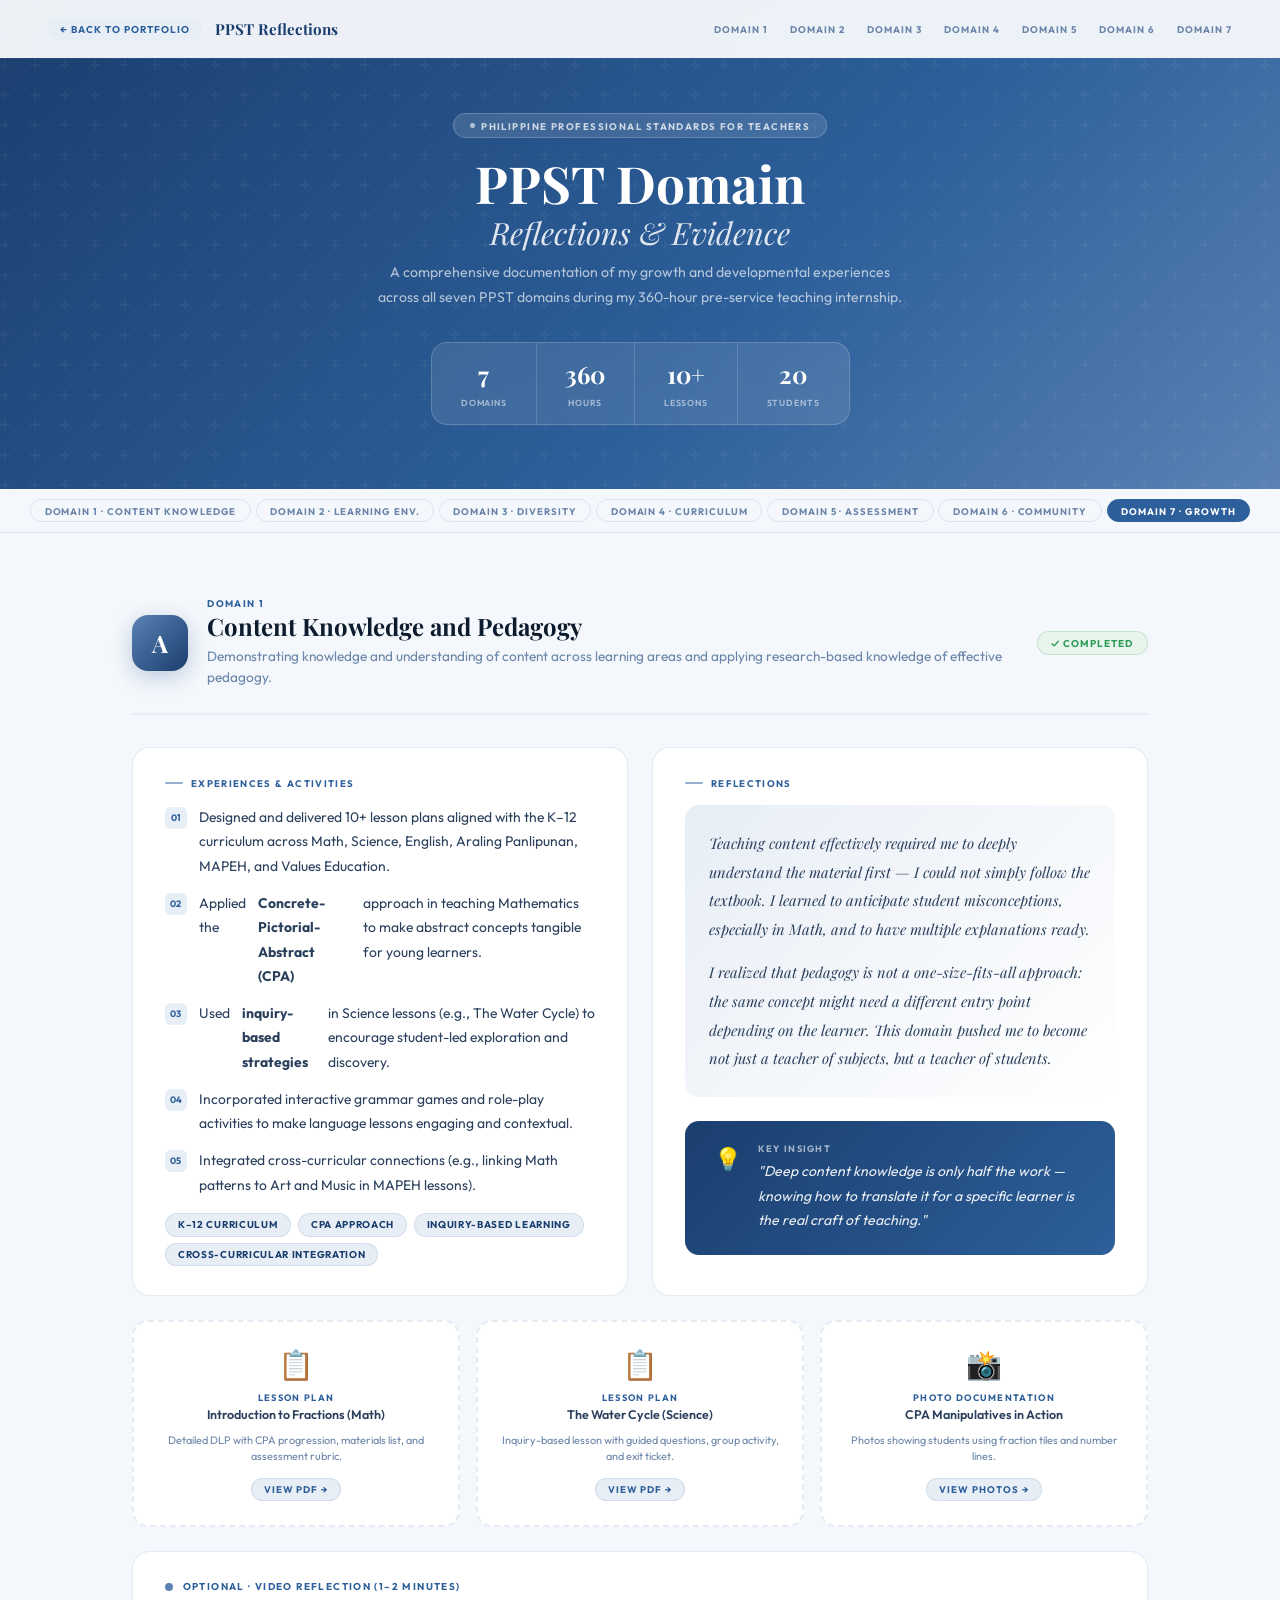
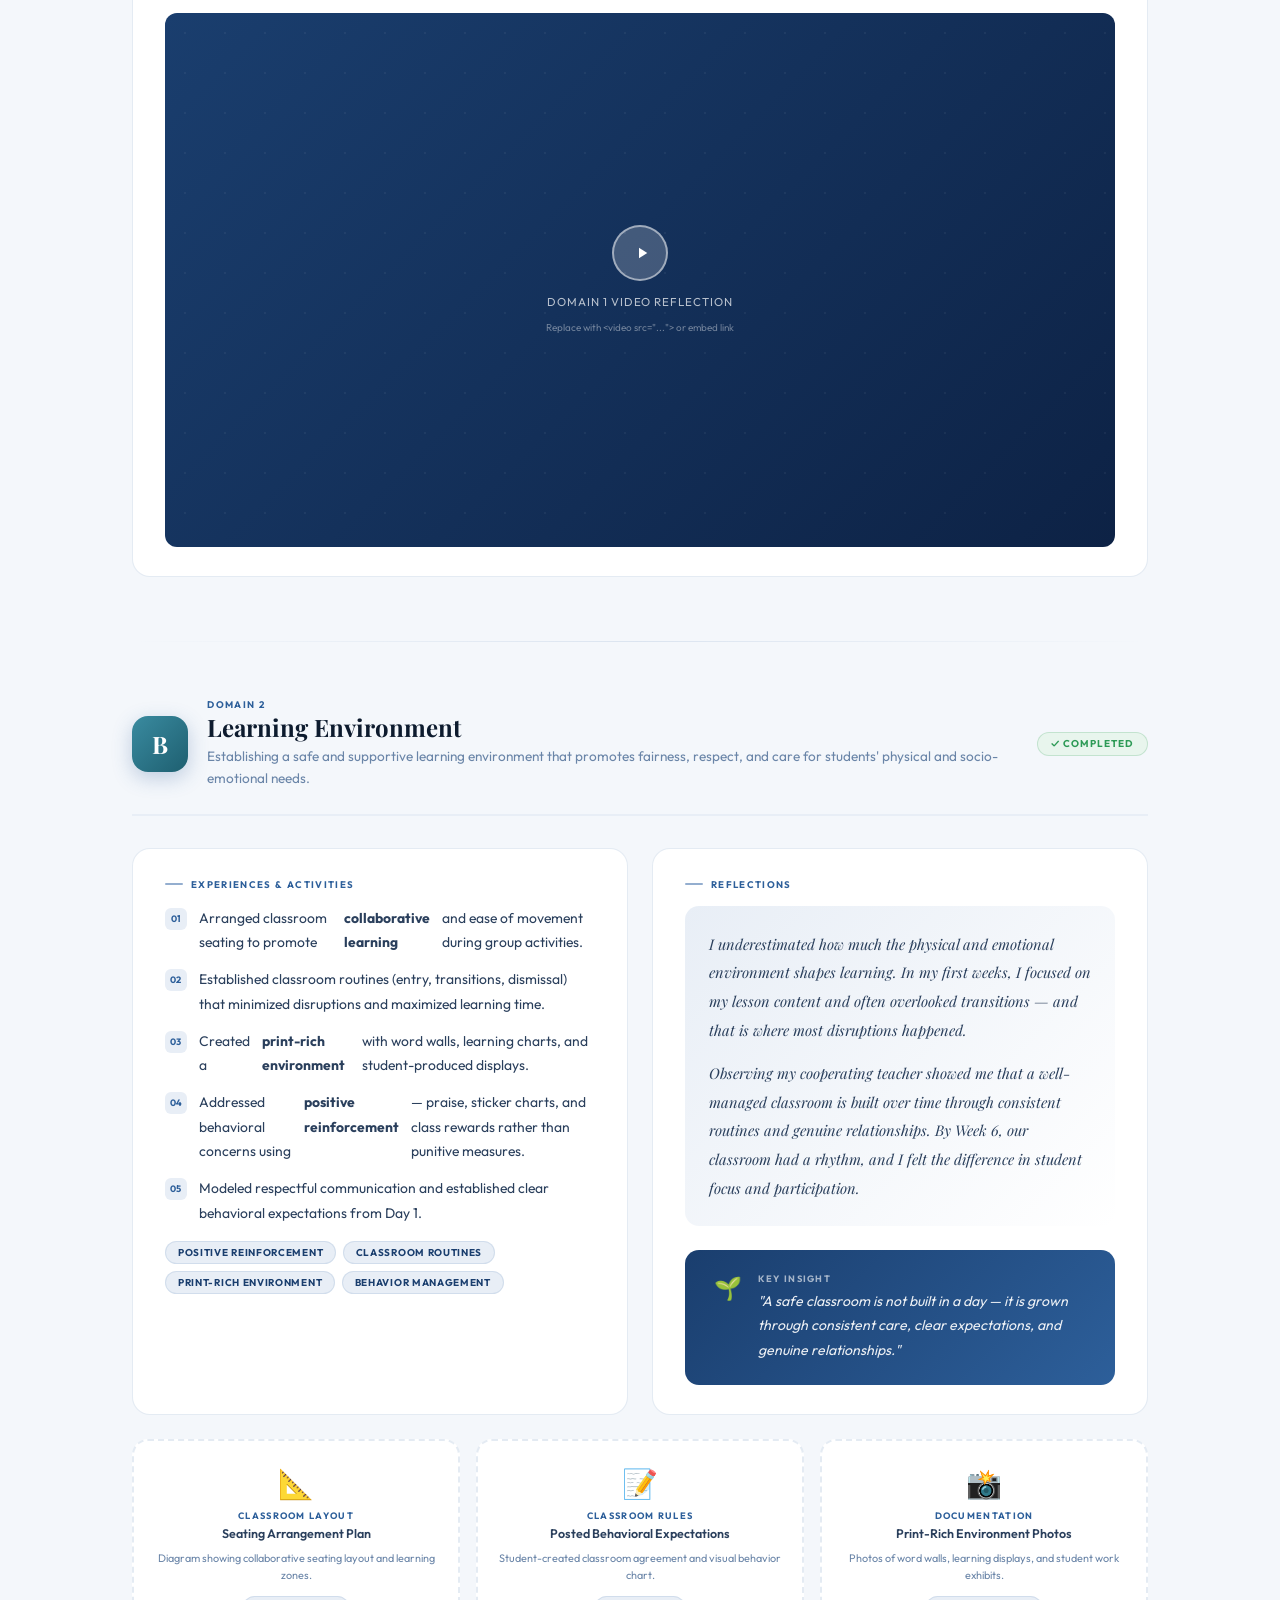
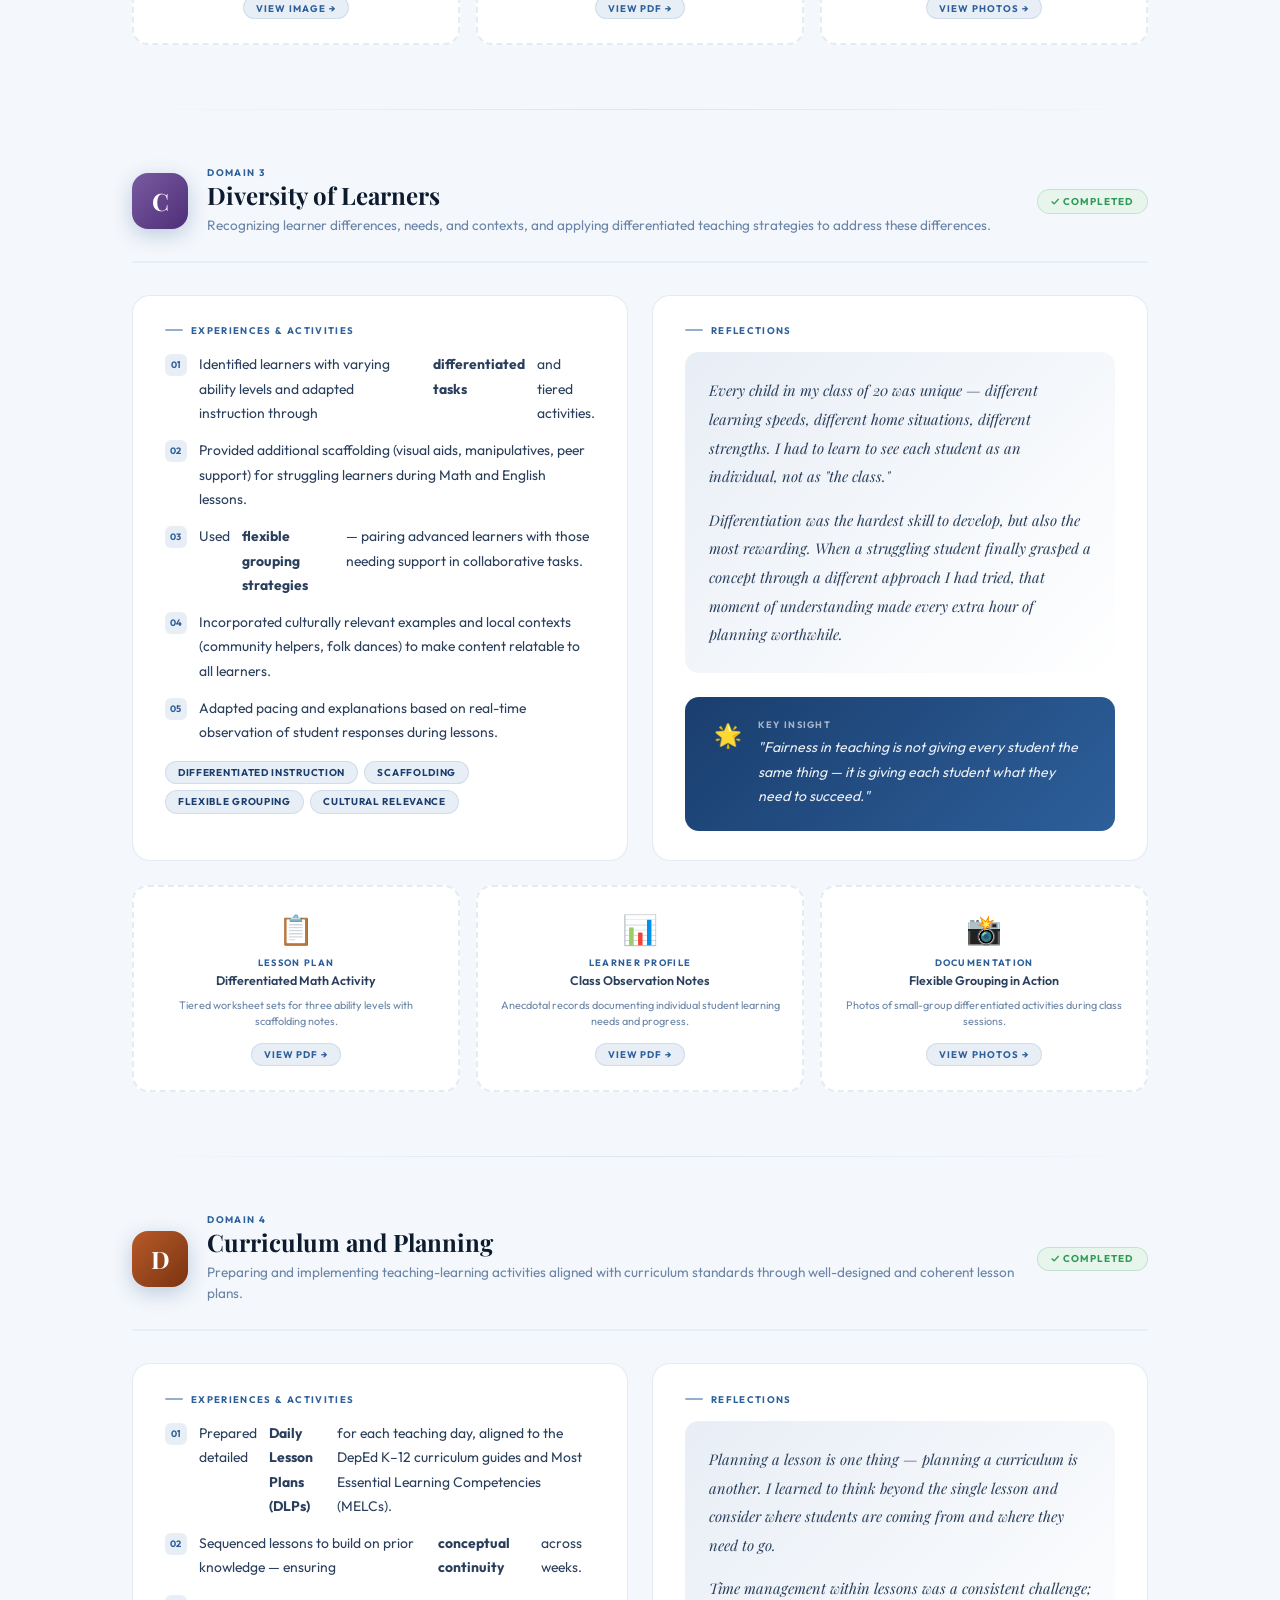
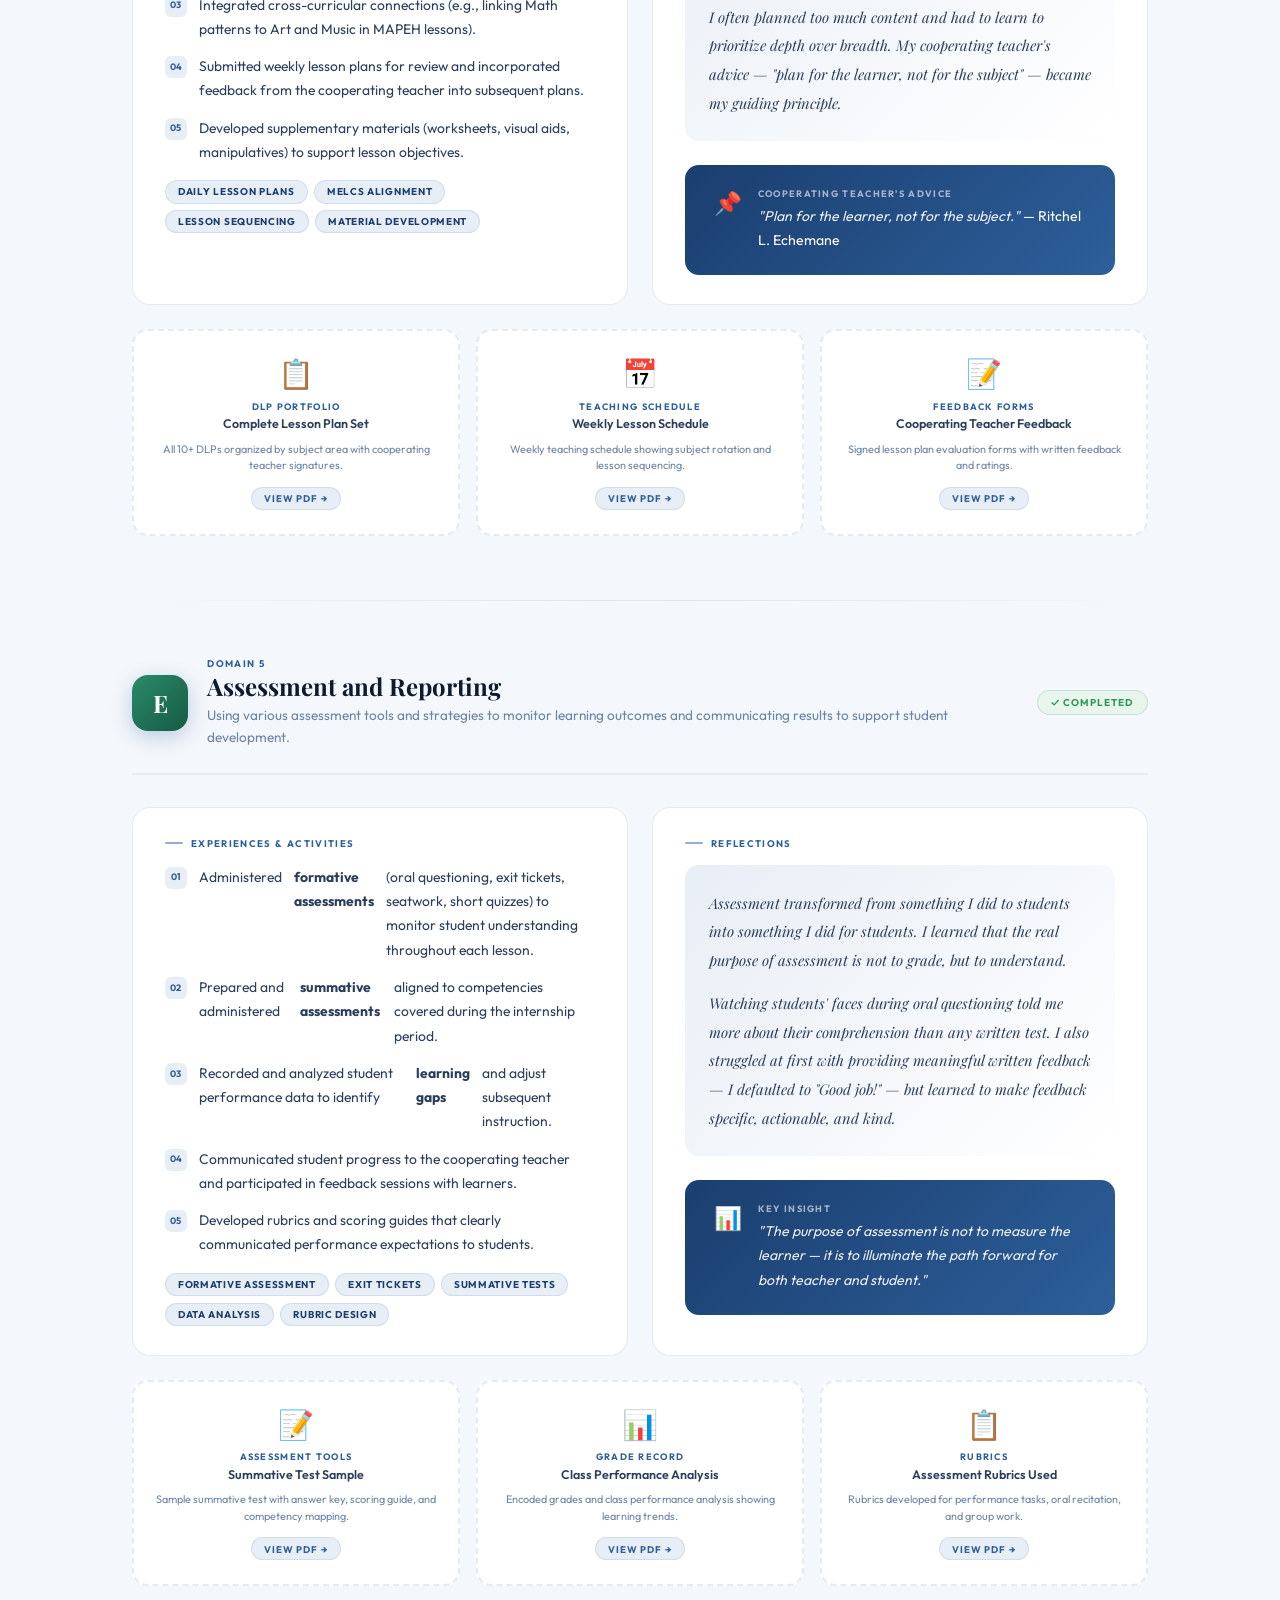
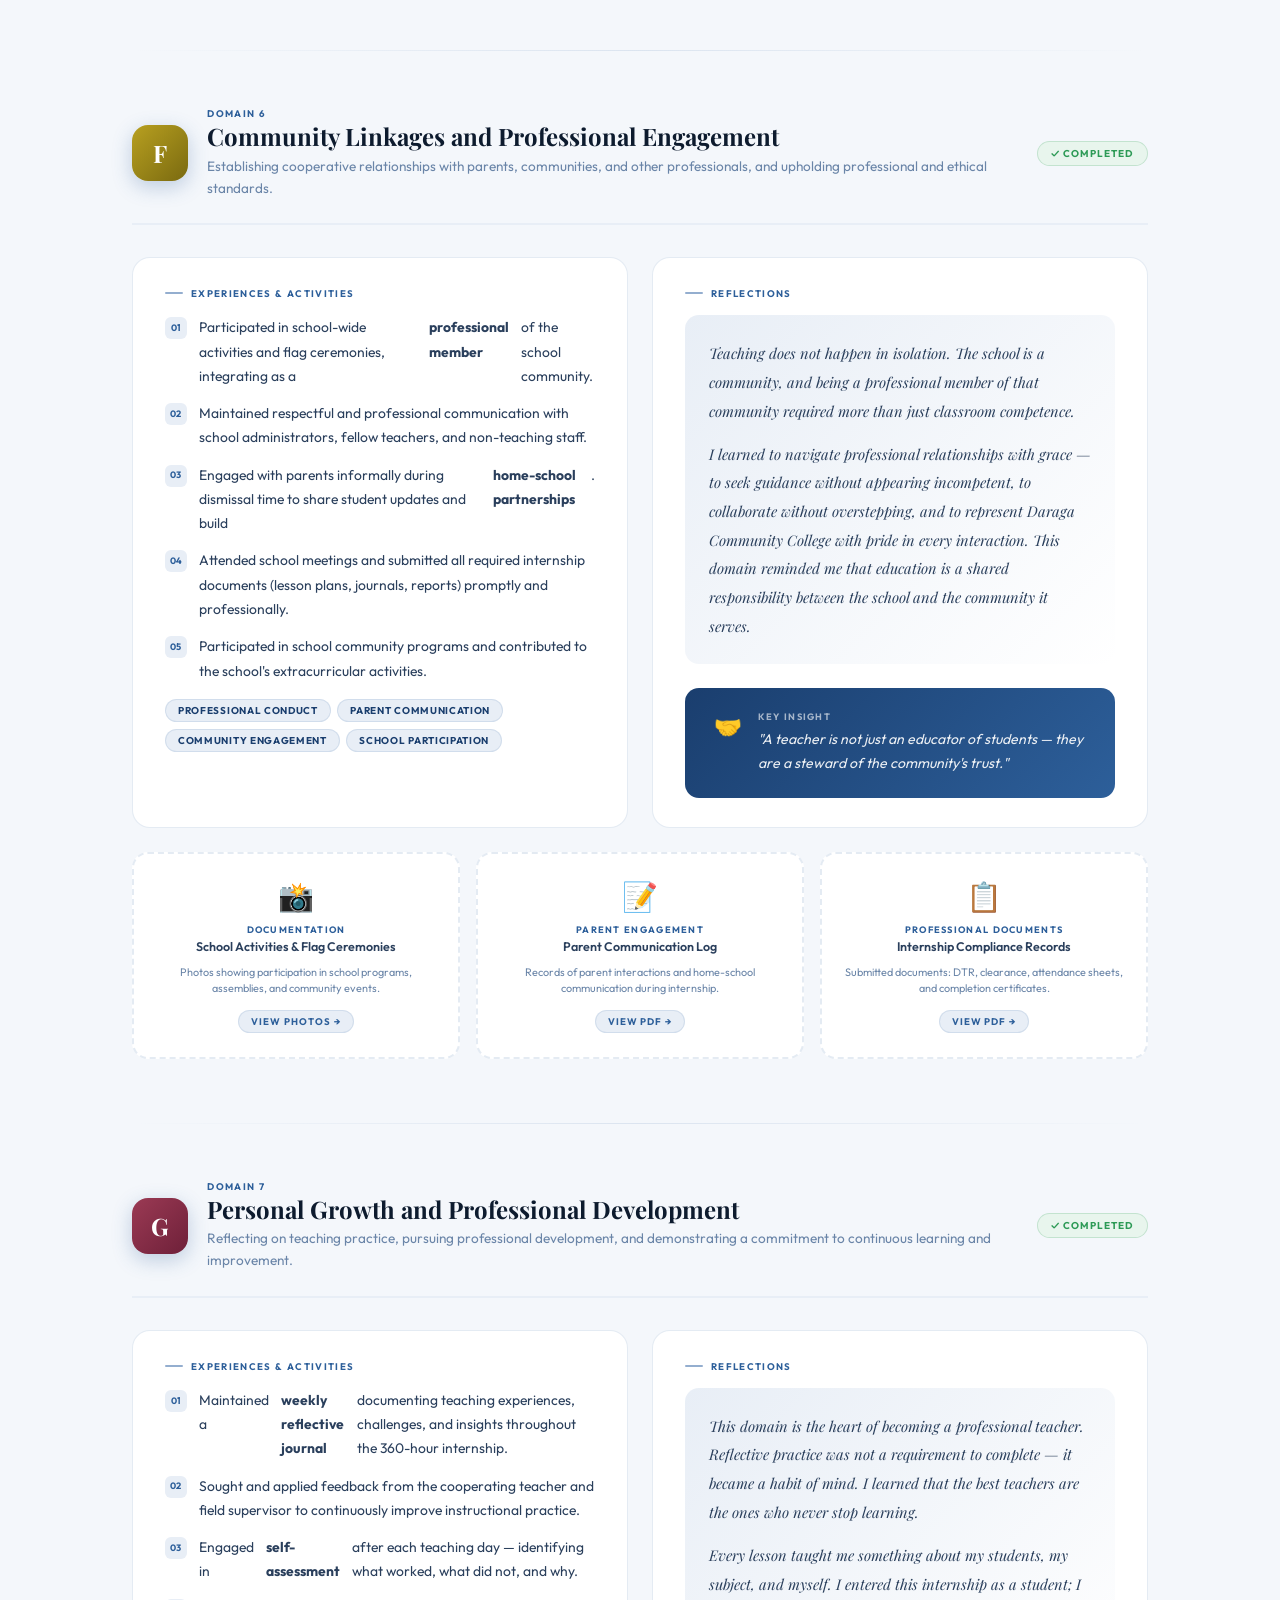
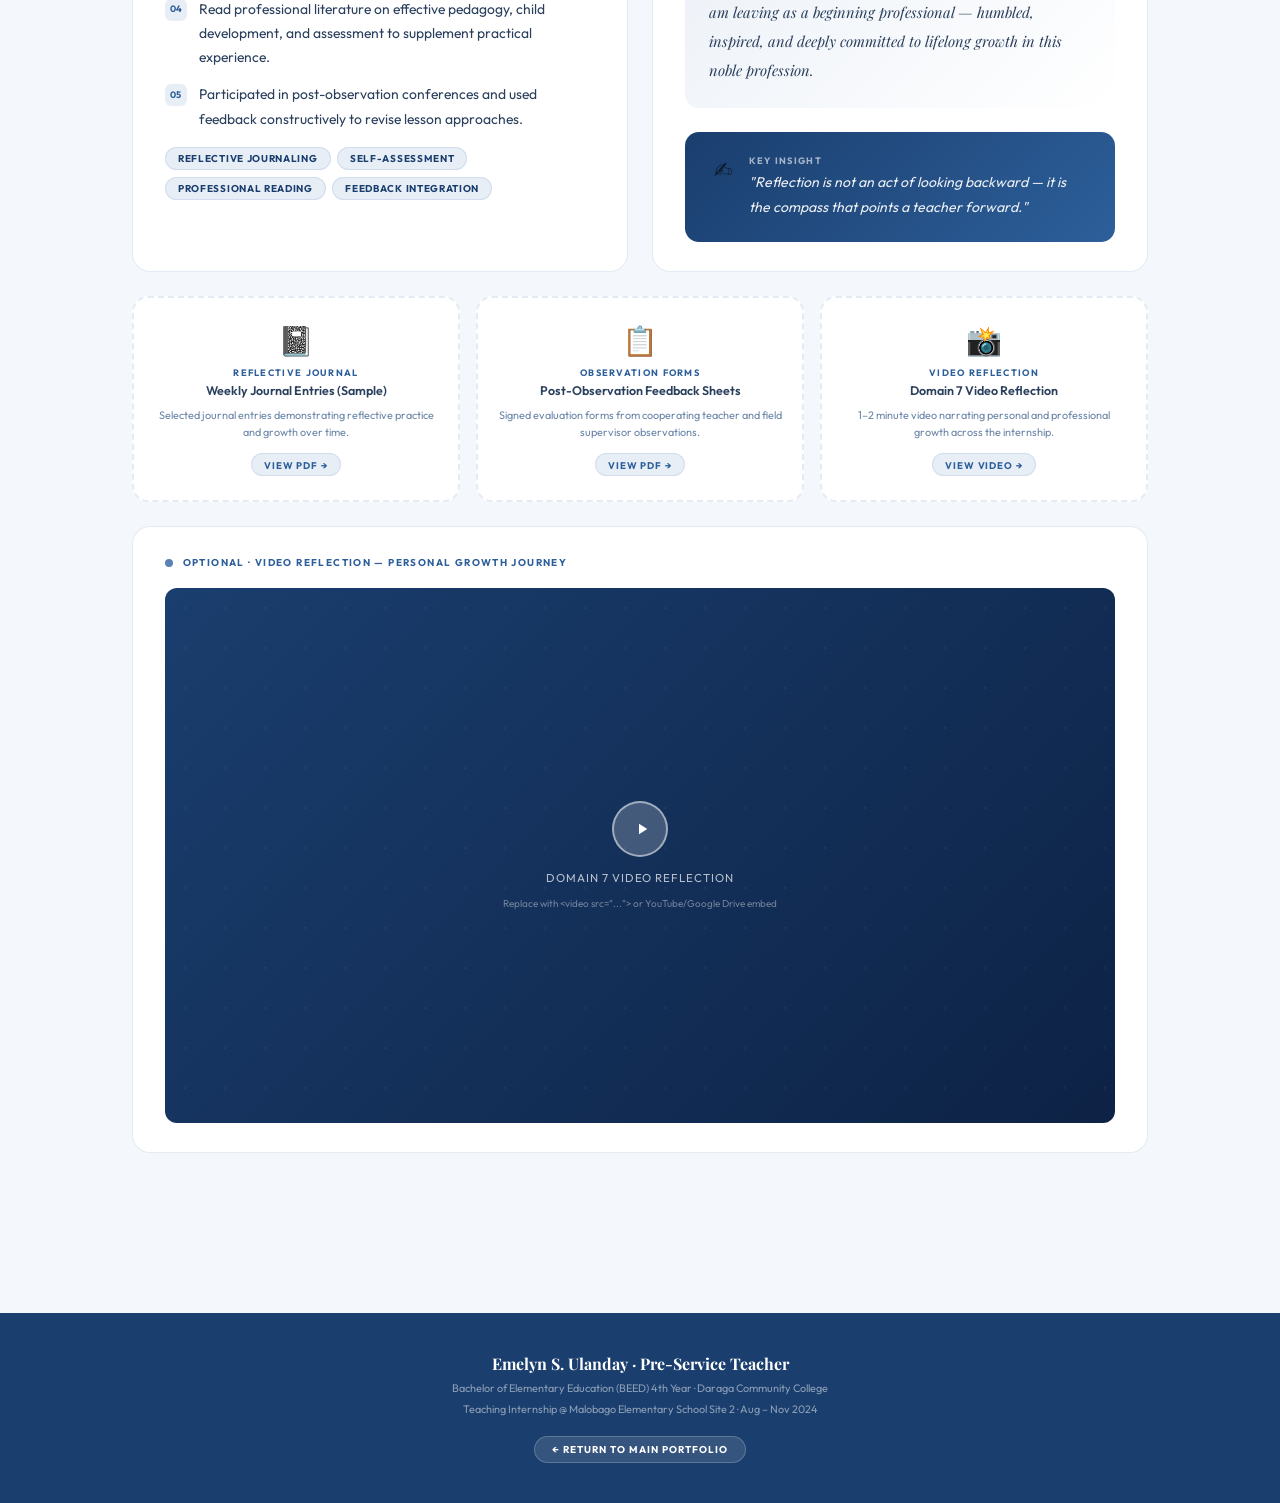
==== ppst-details.html @ 46fe9670 "Add files via upload" ====
<!DOCTYPE html>
<html lang="en">
<head>
  <meta charset="UTF-8"/>
  <meta name="viewport" content="width=device-width, initial-scale=1.0"/>
  <title>PPST Domain Reflections · Emelyn S. Ulanday</title>
  <link href="https://fonts.googleapis.com/css2?family=Playfair+Display:ital,wght@0,400;0,700;1,400&family=Outfit:wght@300;400;500;600;700&display=swap" rel="stylesheet"/>
  <style>
    *, *::before, *::after { box-sizing: border-box; margin: 0; padding: 0; }
    :root {
      /* Professional Navy theme (default) */
      --p1:#E8EEF6; --p2:#C8D6EB; --p3:#94AECF; --p4:#5A82B4;
      --p5:#2D5F9A; --p6:#1A3E6E; --p7:#0D2245;
      --bg:#F4F7FB; --bg2:#EBF0F8; --white:#FFFFFF;
      --ink:#0D1B2E; --ink2:#2A3F5C; --ink3:#6A85A8;
      --bdr:rgba(90,130,180,0.16);
      --serif:'Playfair Display',Georgia,serif;
      --sans:'Outfit',system-ui,sans-serif;
      --ease:cubic-bezier(.4,0,.2,1);
    }
    html { scroll-behavior:smooth; }
    body { font-family:var(--sans); background:var(--bg); color:var(--ink); overflow-x:hidden; }

    /* ── NAV ── */
    #nav {
      position:fixed; top:0; left:0; right:0; z-index:999;
      height:58px; display:flex; align-items:center; justify-content:space-between;
      padding:0 3rem; background:rgba(244,247,251,.97); backdrop-filter:blur(16px);
      box-shadow:0 1px 0 var(--bdr);
    }
    .n-logo {
      font-family:var(--serif); font-size:1rem; font-weight:700; color:var(--p6);
      text-decoration:none; display:flex; align-items:center; gap:.6rem;
    }
    .n-logo-back {
      font-size:.62rem; font-weight:700; letter-spacing:.1em; text-transform:uppercase;
      color:var(--p5); background:var(--p1); padding:.28rem .75rem; border-radius:2rem;
      text-decoration:none; transition:all .2s;
    }
    .n-logo-back:hover { background:var(--p5); color:#fff; }
    .n-right { display:flex; align-items:center; gap:1.4rem; }
    .n-jump {
      font-size:.6rem; font-weight:700; letter-spacing:.1em; text-transform:uppercase;
      color:var(--ink3); text-decoration:none; transition:color .2s;
    }
    .n-jump:hover { color:var(--p5); }

    /* ── HERO BAND ── */
    .ppst-hero {
      background:linear-gradient(135deg,var(--p6) 0%,var(--p5) 60%,var(--p4) 100%);
      padding:7rem 2rem 4rem; text-align:center; position:relative; overflow:hidden;
    }
    .ppst-hero::before {
      content:''; position:absolute; inset:0;
      background:url("data:image/svg+xml,%3Csvg width='60' height='60' viewBox='0 0 60 60' xmlns='http://www.w3.org/2000/svg'%3E%3Cg fill='none' fill-rule='evenodd'%3E%3Cg fill='%23ffffff' fill-opacity='0.04'%3E%3Cpath d='M36 34v-4h-2v4h-4v2h4v4h2v-4h4v-2h-4zm0-30V0h-2v4h-4v2h4v4h2V6h4V4h-4zM6 34v-4H4v4H0v2h4v4h2v-4h4v-2H6zM6 4V0H4v4H0v2h4v4h2V6h4V4H6z'/%3E%3C/g%3E%3C/g%3E%3C/svg%3E");
    }
    .ph-pill {
      display:inline-flex; align-items:center; gap:.4rem;
      font-size:.6rem; font-weight:700; letter-spacing:.15em; text-transform:uppercase;
      color:rgba(255,255,255,.75); background:rgba(255,255,255,.12);
      border:1px solid rgba(255,255,255,.2); padding:.32rem 1rem; border-radius:2rem; margin-bottom:1.1rem;
    }
    .ph-pill::before { content:''; width:5px; height:5px; border-radius:50%; background:rgba(255,255,255,.6); }
    .ph-title {
      font-family:var(--serif); font-size:clamp(2rem,4vw,3.2rem); font-weight:700;
      color:#fff; line-height:1.1; margin-bottom:.6rem;
    }
    .ph-title em { font-style:italic; font-weight:400; opacity:.85; display:block; font-size:.6em; margin-top:.3rem; }
    .ph-sub { font-size:.88rem; color:rgba(255,255,255,.65); line-height:1.8; max-width:540px; margin:0 auto 2rem; }
    .ph-stats {
      display:inline-flex; gap:0;
      background:rgba(255,255,255,.1); border:1px solid rgba(255,255,255,.18);
      backdrop-filter:blur(8px); border-radius:16px; overflow:hidden;
    }
    .phst { padding:.9rem 1.8rem; text-align:center; border-right:1px solid rgba(255,255,255,.15); }
    .phst:last-child { border-right:none; }
    .phst-n { font-family:var(--serif); font-size:1.5rem; font-weight:700; color:#fff; display:block; }
    .phst-l { font-size:.55rem; font-weight:600; letter-spacing:.1em; text-transform:uppercase; color:rgba(255,255,255,.55); }

    /* ── STICKY DOMAIN NAV ── */
    .dom-nav {
      position:sticky; top:58px; z-index:90;
      background:rgba(244,247,251,.97); backdrop-filter:blur(12px);
      border-bottom:1px solid var(--bdr);
      display:flex; align-items:center; justify-content:center;
      gap:.3rem; padding:.6rem 2rem; overflow-x:auto;
    }
    .dom-pill {
      font-size:.6rem; font-weight:700; letter-spacing:.1em; text-transform:uppercase;
      color:var(--ink3); background:transparent; border:1px solid var(--bdr);
      padding:.3rem .85rem; border-radius:2rem; text-decoration:none;
      white-space:nowrap; transition:all .2s; cursor:pointer;
    }
    .dom-pill:hover, .dom-pill.active { background:var(--p5); color:#fff; border-color:var(--p5); }

    /* ── MAIN CONTENT ── */
    .ppst-main { max-width:1080px; margin:0 auto; padding:4rem 2rem 6rem; }

    /* ── DOMAIN SECTION ── */
    .domain-sec {
      margin-bottom:4rem; scroll-margin-top:120px;
    }
    .domain-header {
      display:flex; align-items:center; gap:1.2rem;
      margin-bottom:2rem; padding-bottom:1.5rem;
      border-bottom:2px solid var(--p1);
    }
    .domain-badge {
      width:56px; height:56px; border-radius:16px; flex-shrink:0;
      background:linear-gradient(135deg,var(--p4),var(--p6));
      color:#fff; font-family:var(--serif); font-size:1.5rem; font-weight:700;
      display:flex; align-items:center; justify-content:center;
      box-shadow:0 6px 20px rgba(45,95,154,.28);
    }
    .domain-meta { flex:1; }
    .domain-num {
      font-size:.6rem; font-weight:700; letter-spacing:.14em; text-transform:uppercase;
      color:var(--p5); margin-bottom:.2rem;
    }
    .domain-title {
      font-family:var(--serif); font-size:1.5rem; font-weight:700; color:var(--ink); line-height:1.2;
    }
    .domain-desc {
      font-size:.85rem; color:var(--ink3); margin-top:.3rem; line-height:1.6;
    }
    .domain-status {
      font-size:.62rem; font-weight:700; letter-spacing:.1em; text-transform:uppercase;
      color:#2D9A56; background:#E8F5ED; border:1px solid rgba(45,154,86,.2);
      padding:.3rem .85rem; border-radius:2rem; flex-shrink:0;
    }

    /* Two-col layout */
    .domain-body { display:grid; grid-template-columns:1fr 1fr; gap:1.5rem; margin-bottom:1.5rem; }
    .domain-card {
      background:#fff; border:1px solid var(--bdr); border-radius:18px;
      padding:1.8rem 2rem; transition:box-shadow .3s var(--ease);
    }
    .domain-card:hover { box-shadow:0 8px 28px rgba(45,95,154,.09); }
    .dc-label {
      font-size:.6rem; font-weight:700; letter-spacing:.14em; text-transform:uppercase;
      color:var(--p5); margin-bottom:1rem; display:flex; align-items:center; gap:.5rem;
    }
    .dc-label::before { content:''; width:18px; height:2px; background:var(--p3); border-radius:1px; }

    /* Numbered list */
    .exp-list { list-style:none; counter-reset:exp; display:flex; flex-direction:column; gap:.8rem; }
    .exp-list li {
      counter-increment:exp; display:flex; gap:.75rem;
      font-size:.87rem; color:var(--ink2); line-height:1.75;
    }
    .exp-list li::before {
      content:counter(exp, decimal-leading-zero);
      flex-shrink:0; width:22px; height:22px; border-radius:6px;
      background:var(--p1); color:var(--p5);
      font-size:.58rem; font-weight:700; display:flex; align-items:center; justify-content:center;
      margin-top:2px; letter-spacing:.04em;
    }

    /* Reflection block */
    .reflection-wrap { background:linear-gradient(135deg,var(--p1),#fff); border-radius:14px; padding:1.5rem; }
    .reflection-text {
      font-family:var(--serif); font-style:italic; font-size:.92rem; color:var(--ink2);
      line-height:1.95;
    }
    .reflection-text + .reflection-text { margin-top:.9rem; }

    /* Key Insight */
    .key-insight {
      background:linear-gradient(135deg,var(--p6),var(--p5));
      border-radius:14px; padding:1.4rem 1.8rem;
      margin-top:1.5rem;
      display:flex; align-items:flex-start; gap:1rem;
    }
    .ki-icon { font-size:1.4rem; flex-shrink:0; margin-top:.1rem; }
    .ki-label { font-size:.58rem; font-weight:700; letter-spacing:.14em; text-transform:uppercase; color:rgba(255,255,255,.6); margin-bottom:.3rem; }
    .ki-text { font-size:.88rem; color:#fff; line-height:1.75; }
    .ki-text em { font-style:italic; opacity:.9; }

    /* Competencies / bullets */
    .comp-list { display:flex; flex-wrap:wrap; gap:.4rem; margin-top:1rem; }
    .comp-tag {
      font-size:.62rem; font-weight:700; letter-spacing:.07em; text-transform:uppercase;
      padding:.26rem .75rem; border-radius:2rem;
      background:var(--p1); color:var(--p6);
      border:1px solid var(--bdr);
    }

    /* Evidence / embed area */
    .evidence-row {
      display:grid; grid-template-columns:repeat(3,1fr); gap:1rem; margin-top:1.5rem;
    }
    .evidence-card {
      background:#fff; border:2px dashed var(--bdr); border-radius:16px;
      padding:1.5rem 1.2rem; text-align:center;
      transition:border-color .2s, background .2s;
    }
    .evidence-card:hover { border-color:var(--p3); background:var(--p1); }
    .ev-icon { font-size:1.8rem; margin-bottom:.6rem; }
    .ev-type {
      font-size:.58rem; font-weight:700; letter-spacing:.14em; text-transform:uppercase;
      color:var(--p5); margin-bottom:.3rem;
    }
    .ev-label { font-size:.78rem; font-weight:600; color:var(--ink2); margin-bottom:.5rem; line-height:1.3; }
    .ev-hint { font-size:.68rem; color:var(--ink3); line-height:1.5; margin-bottom:.8rem; }
    .ev-btn {
      font-size:.6rem; font-weight:700; letter-spacing:.1em; text-transform:uppercase;
      color:var(--p5); background:var(--p1); border:1px solid var(--bdr);
      padding:.28rem .75rem; border-radius:2rem; cursor:pointer; text-decoration:none;
      display:inline-block; transition:all .2s;
    }
    .ev-btn:hover { background:var(--p5); color:#fff; border-color:var(--p5); }

    /* Video reflection embed */
    .video-wrap {
      background:#fff; border:1px solid var(--bdr); border-radius:18px;
      padding:1.8rem 2rem; margin-top:1.5rem;
    }
    .video-header { display:flex; align-items:center; gap:.6rem; margin-bottom:1.2rem; }
    .vh-dot { width:8px; height:8px; border-radius:50%; background:var(--p4); }
    .vh-title { font-size:.62rem; font-weight:700; letter-spacing:.14em; text-transform:uppercase; color:var(--p5); }
    .video-placeholder {
      width:100%; aspect-ratio:16/9; border-radius:12px;
      background:linear-gradient(135deg,var(--p6),var(--p7));
      display:flex; flex-direction:column; align-items:center; justify-content:center; gap:.8rem;
      position:relative; overflow:hidden;
    }
    .video-placeholder::before {
      content:''; position:absolute; inset:0;
      background:url("data:image/svg+xml,%3Csvg width='40' height='40' viewBox='0 0 40 40' xmlns='http://www.w3.org/2000/svg'%3E%3Ccircle cx='20' cy='20' r='1' fill='rgba(255,255,255,0.06)'/%3E%3C/svg%3E") repeat;
    }
    .vp-play {
      width:56px; height:56px; border-radius:50%;
      background:rgba(255,255,255,.2); border:2px solid rgba(255,255,255,.5);
      display:flex; align-items:center; justify-content:center;
      position:relative; z-index:1;
    }
    .vp-play svg { margin-left:4px; }
    .vp-label { font-size:.72rem; color:rgba(255,255,255,.7); letter-spacing:.08em; text-transform:uppercase; position:relative; z-index:1; }
    .vp-sub { font-size:.62rem; color:rgba(255,255,255,.4); position:relative; z-index:1; }

    /* Divider */
    .domain-divider {
      height:1px; background:linear-gradient(to right,transparent,var(--bdr),transparent);
      margin:3.5rem 0;
    }

    /* Progress ring (decorative) */
    .growth-row { display:flex; gap:1rem; align-items:stretch; }
    .growth-meter {
      flex-shrink:0; background:#fff; border:1px solid var(--bdr); border-radius:18px;
      padding:1.5rem; display:flex; flex-direction:column; align-items:center; justify-content:center;
      gap:.6rem; width:140px;
    }
    .gm-ring { position:relative; width:72px; height:72px; }
    .gm-ring svg { transform:rotate(-90deg); }
    .gm-ring circle { fill:none; stroke-width:6; }
    .gm-bg { stroke:var(--p1); }
    .gm-fill { stroke:var(--p4); stroke-linecap:round; transition:stroke-dashoffset 1.4s var(--ease); }
    .gm-pct {
      position:absolute; inset:0; display:flex; align-items:center; justify-content:center;
      font-family:var(--serif); font-size:1rem; font-weight:700; color:var(--p6);
    }
    .gm-label { font-size:.6rem; font-weight:700; letter-spacing:.1em; text-transform:uppercase; color:var(--ink3); text-align:center; }
    .growth-content { flex:1; }

    /* Back to top */
    .btt {
      position:fixed; bottom:2rem; right:2rem; z-index:200;
      width:44px; height:44px; border-radius:50%;
      background:var(--p6); color:#fff; border:none; cursor:pointer;
      display:flex; align-items:center; justify-content:center;
      box-shadow:0 6px 20px rgba(26,62,110,.3);
      opacity:0; transform:translateY(10px); transition:all .3s var(--ease);
    }
    .btt.show { opacity:1; transform:translateY(0); }
    .btt:hover { background:var(--p7); }

    /* ── FOOTER ── */
    .ppst-footer {
      background:var(--p6); padding:2.5rem 2rem; text-align:center;
    }
    .pf-name { font-family:var(--serif); font-size:1rem; font-weight:700; color:#fff; margin-bottom:.3rem; }
    .pf-detail { font-size:.68rem; color:rgba(255,255,255,.5); line-height:1.9; }
    .pf-back {
      display:inline-flex; align-items:center; gap:.4rem; margin-top:1rem;
      font-size:.62rem; font-weight:700; letter-spacing:.1em; text-transform:uppercase;
      color:#fff; background:rgba(255,255,255,.12); border:1px solid rgba(255,255,255,.2);
      padding:.4rem 1.1rem; border-radius:2rem; text-decoration:none; transition:all .2s;
    }
    .pf-back:hover { background:rgba(255,255,255,.22); }

    /* Animations */
    [data-a] { opacity:0; transition:opacity .6s var(--ease), transform .6s var(--ease); }
    [data-a="up"]   { transform:translateY(24px); }
    [data-a="left"] { transform:translateX(-24px); }
    [data-a].vis { opacity:1; transform:none; }
    [data-d="1"]{transition-delay:.08s}[data-d="2"]{transition-delay:.16s}[data-d="3"]{transition-delay:.24s}[data-d="4"]{transition-delay:.32s}

    @media(max-width:780px){
      #nav{padding:0 1.2rem}
      .n-right a:not(.n-logo-back){display:none}
      .domain-body{grid-template-columns:1fr}
      .evidence-row{grid-template-columns:1fr 1fr}
      .ppst-main{padding:2.5rem 1.2rem 4rem}
      .growth-row{flex-direction:column}
      .dom-nav{justify-content:flex-start}
    }
    @media(max-width:520px){
      .evidence-row{grid-template-columns:1fr}
    }
  </style>
</head>
<body>

<!-- ── NAV ── -->
<nav id="nav">
  <div style="display:flex;align-items:center;gap:.8rem">
    <a href="index.html" class="n-logo-back">← Back to Portfolio</a>
    <span style="font-family:var(--serif);font-size:.95rem;font-weight:700;color:var(--p6)">PPST Reflections</span>
  </div>
  <div class="n-right">
    <a href="#domain-a" class="n-jump">Domain 1</a>
    <a href="#domain-b" class="n-jump">Domain 2</a>
    <a href="#domain-c" class="n-jump">Domain 3</a>
    <a href="#domain-d" class="n-jump">Domain 4</a>
    <a href="#domain-e" class="n-jump">Domain 5</a>
    <a href="#domain-f" class="n-jump">Domain 6</a>
    <a href="#domain-g" class="n-jump">Domain 7</a>
  </div>
</nav>

<!-- ── HERO ── -->
<div class="ppst-hero">
  <div class="ph-pill">Philippine Professional Standards for Teachers</div>
  <h1 class="ph-title">PPST Domain<em>Reflections & Evidence</em></h1>
  <p class="ph-sub">A comprehensive documentation of my growth and developmental experiences across all seven PPST domains during my 360-hour pre-service teaching internship.</p>
  <div class="ph-stats">
    <div class="phst"><span class="phst-n">7</span><span class="phst-l">Domains</span></div>
    <div class="phst"><span class="phst-n">360</span><span class="phst-l">Hours</span></div>
    <div class="phst"><span class="phst-n">10+</span><span class="phst-l">Lessons</span></div>
    <div class="phst"><span class="phst-n">20</span><span class="phst-l">Students</span></div>
  </div>
</div>

<!-- ── STICKY DOMAIN NAV ── -->
<nav class="dom-nav" id="domNav">
  <a href="#domain-a" class="dom-pill" data-target="domain-a">Domain 1 · Content Knowledge</a>
  <a href="#domain-b" class="dom-pill" data-target="domain-b">Domain 2 · Learning Env.</a>
  <a href="#domain-c" class="dom-pill" data-target="domain-c">Domain 3 · Diversity</a>
  <a href="#domain-d" class="dom-pill" data-target="domain-d">Domain 4 · Curriculum</a>
  <a href="#domain-e" class="dom-pill" data-target="domain-e">Domain 5 · Assessment</a>
  <a href="#domain-f" class="dom-pill" data-target="domain-f">Domain 6 · Community</a>
  <a href="#domain-g" class="dom-pill" data-target="domain-g">Domain 7 · Growth</a>
</nav>

<!-- ── MAIN ── -->
<main class="ppst-main">

  <!-- ═══════════ DOMAIN A ═══════════ -->
  <section class="domain-sec" id="domain-a" data-a="up">
    <div class="domain-header">
      <div class="domain-badge">A</div>
      <div class="domain-meta">
        <div class="domain-num">Domain 1</div>
        <div class="domain-title">Content Knowledge and Pedagogy</div>
        <div class="domain-desc">Demonstrating knowledge and understanding of content across learning areas and applying research-based knowledge of effective pedagogy.</div>
      </div>
      <div class="domain-status">✓ Completed</div>
    </div>

    <div class="domain-body">
      <div class="domain-card">
        <div class="dc-label">Experiences & Activities</div>
        <ol class="exp-list">
          <li>Designed and delivered 10+ lesson plans aligned with the K–12 curriculum across Math, Science, English, Araling Panlipunan, MAPEH, and Values Education.</li>
          <li>Applied the <strong>Concrete-Pictorial-Abstract (CPA)</strong> approach in teaching Mathematics to make abstract concepts tangible for young learners.</li>
          <li>Used <strong>inquiry-based strategies</strong> in Science lessons (e.g., The Water Cycle) to encourage student-led exploration and discovery.</li>
          <li>Incorporated interactive grammar games and role-play activities to make language lessons engaging and contextual.</li>
          <li>Integrated cross-curricular connections (e.g., linking Math patterns to Art and Music in MAPEH lessons).</li>
        </ol>
        <div class="comp-list">
          <span class="comp-tag">K–12 Curriculum</span>
          <span class="comp-tag">CPA Approach</span>
          <span class="comp-tag">Inquiry-Based Learning</span>
          <span class="comp-tag">Cross-Curricular Integration</span>
        </div>
      </div>
      <div class="domain-card">
        <div class="dc-label">Reflections</div>
        <div class="reflection-wrap">
          <p class="reflection-text">Teaching content effectively required me to deeply understand the material first — I could not simply follow the textbook. I learned to anticipate student misconceptions, especially in Math, and to have multiple explanations ready.</p>
          <p class="reflection-text">I realized that pedagogy is not a one-size-fits-all approach: the same concept might need a different entry point depending on the learner. This domain pushed me to become not just a teacher of subjects, but a teacher of students.</p>
        </div>
        <div class="key-insight">
          <div class="ki-icon">💡</div>
          <div>
            <div class="ki-label">Key Insight</div>
            <div class="ki-text"><em>"Deep content knowledge is only half the work — knowing how to translate it for a specific learner is the real craft of teaching."</em></div>
          </div>
        </div>
      </div>
    </div>

    <div class="evidence-row" data-a="up" data-d="2">
      <div class="evidence-card">
        <div class="ev-icon">📋</div>
        <div class="ev-type">Lesson Plan</div>
        <div class="ev-label">Introduction to Fractions (Math)</div>
        <div class="ev-hint">Detailed DLP with CPA progression, materials list, and assessment rubric.</div>
        <a href="#" class="ev-btn">View PDF →</a>
      </div>
      <div class="evidence-card">
        <div class="ev-icon">📋</div>
        <div class="ev-type">Lesson Plan</div>
        <div class="ev-label">The Water Cycle (Science)</div>
        <div class="ev-hint">Inquiry-based lesson with guided questions, group activity, and exit ticket.</div>
        <a href="#" class="ev-btn">View PDF →</a>
      </div>
      <div class="evidence-card">
        <div class="ev-icon">📸</div>
        <div class="ev-type">Photo Documentation</div>
        <div class="ev-label">CPA Manipulatives in Action</div>
        <div class="ev-hint">Photos showing students using fraction tiles and number lines.</div>
        <a href="#" class="ev-btn">View Photos →</a>
      </div>
    </div>

    <div class="video-wrap" data-a="up" data-d="3">
      <div class="video-header">
        <div class="vh-dot"></div>
        <div class="vh-title">Optional · Video Reflection (1–2 minutes)</div>
      </div>
      <div class="video-placeholder">
        <div class="vp-play">
          <svg width="18" height="18" viewBox="0 0 24 24" fill="white"><path d="M8 5v14l11-7z"/></svg>
        </div>
        <div class="vp-label">Domain 1 Video Reflection</div>
        <div class="vp-sub">Replace with &lt;video src="..."&gt; or embed link</div>
      </div>
    </div>
  </section>

  <div class="domain-divider"></div>

  <!-- ═══════════ DOMAIN B ═══════════ -->
  <section class="domain-sec" id="domain-b" data-a="up">
    <div class="domain-header">
      <div class="domain-badge" style="background:linear-gradient(135deg,#3A8BA0,#1E5F70)">B</div>
      <div class="domain-meta">
        <div class="domain-num">Domain 2</div>
        <div class="domain-title">Learning Environment</div>
        <div class="domain-desc">Establishing a safe and supportive learning environment that promotes fairness, respect, and care for students' physical and socio-emotional needs.</div>
      </div>
      <div class="domain-status">✓ Completed</div>
    </div>

    <div class="domain-body">
      <div class="domain-card">
        <div class="dc-label">Experiences & Activities</div>
        <ol class="exp-list">
          <li>Arranged classroom seating to promote <strong>collaborative learning</strong> and ease of movement during group activities.</li>
          <li>Established classroom routines (entry, transitions, dismissal) that minimized disruptions and maximized learning time.</li>
          <li>Created a <strong>print-rich environment</strong> with word walls, learning charts, and student-produced displays.</li>
          <li>Addressed behavioral concerns using <strong>positive reinforcement</strong> — praise, sticker charts, and class rewards rather than punitive measures.</li>
          <li>Modeled respectful communication and established clear behavioral expectations from Day 1.</li>
        </ol>
        <div class="comp-list">
          <span class="comp-tag">Positive Reinforcement</span>
          <span class="comp-tag">Classroom Routines</span>
          <span class="comp-tag">Print-Rich Environment</span>
          <span class="comp-tag">Behavior Management</span>
        </div>
      </div>
      <div class="domain-card">
        <div class="dc-label">Reflections</div>
        <div class="reflection-wrap">
          <p class="reflection-text">I underestimated how much the physical and emotional environment shapes learning. In my first weeks, I focused on my lesson content and often overlooked transitions — and that is where most disruptions happened.</p>
          <p class="reflection-text">Observing my cooperating teacher showed me that a well-managed classroom is built over time through consistent routines and genuine relationships. By Week 6, our classroom had a rhythm, and I felt the difference in student focus and participation.</p>
        </div>
        <div class="key-insight">
          <div class="ki-icon">🌱</div>
          <div>
            <div class="ki-label">Key Insight</div>
            <div class="ki-text"><em>"A safe classroom is not built in a day — it is grown through consistent care, clear expectations, and genuine relationships."</em></div>
          </div>
        </div>
      </div>
    </div>

    <div class="evidence-row" data-a="up" data-d="2">
      <div class="evidence-card">
        <div class="ev-icon">📐</div>
        <div class="ev-type">Classroom Layout</div>
        <div class="ev-label">Seating Arrangement Plan</div>
        <div class="ev-hint">Diagram showing collaborative seating layout and learning zones.</div>
        <a href="#" class="ev-btn">View Image →</a>
      </div>
      <div class="evidence-card">
        <div class="ev-icon">📝</div>
        <div class="ev-type">Classroom Rules</div>
        <div class="ev-label">Posted Behavioral Expectations</div>
        <div class="ev-hint">Student-created classroom agreement and visual behavior chart.</div>
        <a href="#" class="ev-btn">View PDF →</a>
      </div>
      <div class="evidence-card">
        <div class="ev-icon">📸</div>
        <div class="ev-type">Documentation</div>
        <div class="ev-label">Print-Rich Environment Photos</div>
        <div class="ev-hint">Photos of word walls, learning displays, and student work exhibits.</div>
        <a href="#" class="ev-btn">View Photos →</a>
      </div>
    </div>
  </section>

  <div class="domain-divider"></div>

  <!-- ═══════════ DOMAIN C ═══════════ -->
  <section class="domain-sec" id="domain-c" data-a="up">
    <div class="domain-header">
      <div class="domain-badge" style="background:linear-gradient(135deg,#7A5BA0,#4E2E78)">C</div>
      <div class="domain-meta">
        <div class="domain-num">Domain 3</div>
        <div class="domain-title">Diversity of Learners</div>
        <div class="domain-desc">Recognizing learner differences, needs, and contexts, and applying differentiated teaching strategies to address these differences.</div>
      </div>
      <div class="domain-status">✓ Completed</div>
    </div>

    <div class="domain-body">
      <div class="domain-card">
        <div class="dc-label">Experiences & Activities</div>
        <ol class="exp-list">
          <li>Identified learners with varying ability levels and adapted instruction through <strong>differentiated tasks</strong> and tiered activities.</li>
          <li>Provided additional scaffolding (visual aids, manipulatives, peer support) for struggling learners during Math and English lessons.</li>
          <li>Used <strong>flexible grouping strategies</strong> — pairing advanced learners with those needing support in collaborative tasks.</li>
          <li>Incorporated culturally relevant examples and local contexts (community helpers, folk dances) to make content relatable to all learners.</li>
          <li>Adapted pacing and explanations based on real-time observation of student responses during lessons.</li>
        </ol>
        <div class="comp-list">
          <span class="comp-tag">Differentiated Instruction</span>
          <span class="comp-tag">Scaffolding</span>
          <span class="comp-tag">Flexible Grouping</span>
          <span class="comp-tag">Cultural Relevance</span>
        </div>
      </div>
      <div class="domain-card">
        <div class="dc-label">Reflections</div>
        <div class="reflection-wrap">
          <p class="reflection-text">Every child in my class of 20 was unique — different learning speeds, different home situations, different strengths. I had to learn to see each student as an individual, not as "the class."</p>
          <p class="reflection-text">Differentiation was the hardest skill to develop, but also the most rewarding. When a struggling student finally grasped a concept through a different approach I had tried, that moment of understanding made every extra hour of planning worthwhile.</p>
        </div>
        <div class="key-insight">
          <div class="ki-icon">🌟</div>
          <div>
            <div class="ki-label">Key Insight</div>
            <div class="ki-text"><em>"Fairness in teaching is not giving every student the same thing — it is giving each student what they need to succeed."</em></div>
          </div>
        </div>
      </div>
    </div>

    <div class="evidence-row" data-a="up" data-d="2">
      <div class="evidence-card">
        <div class="ev-icon">📋</div>
        <div class="ev-type">Lesson Plan</div>
        <div class="ev-label">Differentiated Math Activity</div>
        <div class="ev-hint">Tiered worksheet sets for three ability levels with scaffolding notes.</div>
        <a href="#" class="ev-btn">View PDF →</a>
      </div>
      <div class="evidence-card">
        <div class="ev-icon">📊</div>
        <div class="ev-type">Learner Profile</div>
        <div class="ev-label">Class Observation Notes</div>
        <div class="ev-hint">Anecdotal records documenting individual student learning needs and progress.</div>
        <a href="#" class="ev-btn">View PDF →</a>
      </div>
      <div class="evidence-card">
        <div class="ev-icon">📸</div>
        <div class="ev-type">Documentation</div>
        <div class="ev-label">Flexible Grouping in Action</div>
        <div class="ev-hint">Photos of small-group differentiated activities during class sessions.</div>
        <a href="#" class="ev-btn">View Photos →</a>
      </div>
    </div>
  </section>

  <div class="domain-divider"></div>

  <!-- ═══════════ DOMAIN D ═══════════ -->
  <section class="domain-sec" id="domain-d" data-a="up">
    <div class="domain-header">
      <div class="domain-badge" style="background:linear-gradient(135deg,#B85A2A,#7A3410)">D</div>
      <div class="domain-meta">
        <div class="domain-num">Domain 4</div>
        <div class="domain-title">Curriculum and Planning</div>
        <div class="domain-desc">Preparing and implementing teaching-learning activities aligned with curriculum standards through well-designed and coherent lesson plans.</div>
      </div>
      <div class="domain-status">✓ Completed</div>
    </div>

    <div class="domain-body">
      <div class="domain-card">
        <div class="dc-label">Experiences & Activities</div>
        <ol class="exp-list">
          <li>Prepared detailed <strong>Daily Lesson Plans (DLPs)</strong> for each teaching day, aligned to the DepEd K–12 curriculum guides and Most Essential Learning Competencies (MELCs).</li>
          <li>Sequenced lessons to build on prior knowledge — ensuring <strong>conceptual continuity</strong> across weeks.</li>
          <li>Integrated cross-curricular connections (e.g., linking Math patterns to Art and Music in MAPEH lessons).</li>
          <li>Submitted weekly lesson plans for review and incorporated feedback from the cooperating teacher into subsequent plans.</li>
          <li>Developed supplementary materials (worksheets, visual aids, manipulatives) to support lesson objectives.</li>
        </ol>
        <div class="comp-list">
          <span class="comp-tag">Daily Lesson Plans</span>
          <span class="comp-tag">MELCs Alignment</span>
          <span class="comp-tag">Lesson Sequencing</span>
          <span class="comp-tag">Material Development</span>
        </div>
      </div>
      <div class="domain-card">
        <div class="dc-label">Reflections</div>
        <div class="reflection-wrap">
          <p class="reflection-text">Planning a lesson is one thing — planning a curriculum is another. I learned to think beyond the single lesson and consider where students are coming from and where they need to go.</p>
          <p class="reflection-text">Time management within lessons was a consistent challenge; I often planned too much content and had to learn to prioritize depth over breadth. My cooperating teacher's advice — "plan for the learner, not for the subject" — became my guiding principle.</p>
        </div>
        <div class="key-insight">
          <div class="ki-icon">📌</div>
          <div>
            <div class="ki-label">Cooperating Teacher's Advice</div>
            <div class="ki-text"><em>"Plan for the learner, not for the subject."</em> — Ritchel L. Echemane</div>
          </div>
        </div>
      </div>
    </div>

    <div class="evidence-row" data-a="up" data-d="2">
      <div class="evidence-card">
        <div class="ev-icon">📋</div>
        <div class="ev-type">DLP Portfolio</div>
        <div class="ev-label">Complete Lesson Plan Set</div>
        <div class="ev-hint">All 10+ DLPs organized by subject area with cooperating teacher signatures.</div>
        <a href="#" class="ev-btn">View PDF →</a>
      </div>
      <div class="evidence-card">
        <div class="ev-icon">📅</div>
        <div class="ev-type">Teaching Schedule</div>
        <div class="ev-label">Weekly Lesson Schedule</div>
        <div class="ev-hint">Weekly teaching schedule showing subject rotation and lesson sequencing.</div>
        <a href="#" class="ev-btn">View PDF →</a>
      </div>
      <div class="evidence-card">
        <div class="ev-icon">📝</div>
        <div class="ev-type">Feedback Forms</div>
        <div class="ev-label">Cooperating Teacher Feedback</div>
        <div class="ev-hint">Signed lesson plan evaluation forms with written feedback and ratings.</div>
        <a href="#" class="ev-btn">View PDF →</a>
      </div>
    </div>
  </section>

  <div class="domain-divider"></div>

  <!-- ═══════════ DOMAIN E ═══════════ -->
  <section class="domain-sec" id="domain-e" data-a="up">
    <div class="domain-header">
      <div class="domain-badge" style="background:linear-gradient(135deg,#2A8B6A,#165A42)">E</div>
      <div class="domain-meta">
        <div class="domain-num">Domain 5</div>
        <div class="domain-title">Assessment and Reporting</div>
        <div class="domain-desc">Using various assessment tools and strategies to monitor learning outcomes and communicating results to support student development.</div>
      </div>
      <div class="domain-status">✓ Completed</div>
    </div>

    <div class="domain-body">
      <div class="domain-card">
        <div class="dc-label">Experiences & Activities</div>
        <ol class="exp-list">
          <li>Administered <strong>formative assessments</strong> (oral questioning, exit tickets, seatwork, short quizzes) to monitor student understanding throughout each lesson.</li>
          <li>Prepared and administered <strong>summative assessments</strong> aligned to competencies covered during the internship period.</li>
          <li>Recorded and analyzed student performance data to identify <strong>learning gaps</strong> and adjust subsequent instruction.</li>
          <li>Communicated student progress to the cooperating teacher and participated in feedback sessions with learners.</li>
          <li>Developed rubrics and scoring guides that clearly communicated performance expectations to students.</li>
        </ol>
        <div class="comp-list">
          <span class="comp-tag">Formative Assessment</span>
          <span class="comp-tag">Exit Tickets</span>
          <span class="comp-tag">Summative Tests</span>
          <span class="comp-tag">Data Analysis</span>
          <span class="comp-tag">Rubric Design</span>
        </div>
      </div>
      <div class="domain-card">
        <div class="dc-label">Reflections</div>
        <div class="reflection-wrap">
          <p class="reflection-text">Assessment transformed from something I did to students into something I did for students. I learned that the real purpose of assessment is not to grade, but to understand.</p>
          <p class="reflection-text">Watching students' faces during oral questioning told me more about their comprehension than any written test. I also struggled at first with providing meaningful written feedback — I defaulted to "Good job!" — but learned to make feedback specific, actionable, and kind.</p>
        </div>
        <div class="key-insight">
          <div class="ki-icon">📊</div>
          <div>
            <div class="ki-label">Key Insight</div>
            <div class="ki-text"><em>"The purpose of assessment is not to measure the learner — it is to illuminate the path forward for both teacher and student."</em></div>
          </div>
        </div>
      </div>
    </div>

    <div class="evidence-row" data-a="up" data-d="2">
      <div class="evidence-card">
        <div class="ev-icon">📝</div>
        <div class="ev-type">Assessment Tools</div>
        <div class="ev-label">Summative Test Sample</div>
        <div class="ev-hint">Sample summative test with answer key, scoring guide, and competency mapping.</div>
        <a href="#" class="ev-btn">View PDF →</a>
      </div>
      <div class="evidence-card">
        <div class="ev-icon">📊</div>
        <div class="ev-type">Grade Record</div>
        <div class="ev-label">Class Performance Analysis</div>
        <div class="ev-hint">Encoded grades and class performance analysis showing learning trends.</div>
        <a href="#" class="ev-btn">View PDF →</a>
      </div>
      <div class="evidence-card">
        <div class="ev-icon">📋</div>
        <div class="ev-type">Rubrics</div>
        <div class="ev-label">Assessment Rubrics Used</div>
        <div class="ev-hint">Rubrics developed for performance tasks, oral recitation, and group work.</div>
        <a href="#" class="ev-btn">View PDF →</a>
      </div>
    </div>
  </section>

  <div class="domain-divider"></div>

  <!-- ═══════════ DOMAIN F ═══════════ -->
  <section class="domain-sec" id="domain-f" data-a="up">
    <div class="domain-header">
      <div class="domain-badge" style="background:linear-gradient(135deg,#B8A020,#7A6A10)">F</div>
      <div class="domain-meta">
        <div class="domain-num">Domain 6</div>
        <div class="domain-title">Community Linkages and Professional Engagement</div>
        <div class="domain-desc">Establishing cooperative relationships with parents, communities, and other professionals, and upholding professional and ethical standards.</div>
      </div>
      <div class="domain-status">✓ Completed</div>
    </div>

    <div class="domain-body">
      <div class="domain-card">
        <div class="dc-label">Experiences & Activities</div>
        <ol class="exp-list">
          <li>Participated in school-wide activities and flag ceremonies, integrating as a <strong>professional member</strong> of the school community.</li>
          <li>Maintained respectful and professional communication with school administrators, fellow teachers, and non-teaching staff.</li>
          <li>Engaged with parents informally during dismissal time to share student updates and build <strong>home-school partnerships</strong>.</li>
          <li>Attended school meetings and submitted all required internship documents (lesson plans, journals, reports) promptly and professionally.</li>
          <li>Participated in school community programs and contributed to the school's extracurricular activities.</li>
        </ol>
        <div class="comp-list">
          <span class="comp-tag">Professional Conduct</span>
          <span class="comp-tag">Parent Communication</span>
          <span class="comp-tag">Community Engagement</span>
          <span class="comp-tag">School Participation</span>
        </div>
      </div>
      <div class="domain-card">
        <div class="dc-label">Reflections</div>
        <div class="reflection-wrap">
          <p class="reflection-text">Teaching does not happen in isolation. The school is a community, and being a professional member of that community required more than just classroom competence.</p>
          <p class="reflection-text">I learned to navigate professional relationships with grace — to seek guidance without appearing incompetent, to collaborate without overstepping, and to represent Daraga Community College with pride in every interaction. This domain reminded me that education is a shared responsibility between the school and the community it serves.</p>
        </div>
        <div class="key-insight">
          <div class="ki-icon">🤝</div>
          <div>
            <div class="ki-label">Key Insight</div>
            <div class="ki-text"><em>"A teacher is not just an educator of students — they are a steward of the community's trust."</em></div>
          </div>
        </div>
      </div>
    </div>

    <div class="evidence-row" data-a="up" data-d="2">
      <div class="evidence-card">
        <div class="ev-icon">📸</div>
        <div class="ev-type">Documentation</div>
        <div class="ev-label">School Activities & Flag Ceremonies</div>
        <div class="ev-hint">Photos showing participation in school programs, assemblies, and community events.</div>
        <a href="#" class="ev-btn">View Photos →</a>
      </div>
      <div class="evidence-card">
        <div class="ev-icon">📝</div>
        <div class="ev-type">Parent Engagement</div>
        <div class="ev-label">Parent Communication Log</div>
        <div class="ev-hint">Records of parent interactions and home-school communication during internship.</div>
        <a href="#" class="ev-btn">View PDF →</a>
      </div>
      <div class="evidence-card">
        <div class="ev-icon">📋</div>
        <div class="ev-type">Professional Documents</div>
        <div class="ev-label">Internship Compliance Records</div>
        <div class="ev-hint">Submitted documents: DTR, clearance, attendance sheets, and completion certificates.</div>
        <a href="#" class="ev-btn">View PDF →</a>
      </div>
    </div>
  </section>

  <div class="domain-divider"></div>

  <!-- ═══════════ DOMAIN G ═══════════ -->
  <section class="domain-sec" id="domain-g" data-a="up">
    <div class="domain-header">
      <div class="domain-badge" style="background:linear-gradient(135deg,#9B3A54,#6E2039)">G</div>
      <div class="domain-meta">
        <div class="domain-num">Domain 7</div>
        <div class="domain-title">Personal Growth and Professional Development</div>
        <div class="domain-desc">Reflecting on teaching practice, pursuing professional development, and demonstrating a commitment to continuous learning and improvement.</div>
      </div>
      <div class="domain-status">✓ Completed</div>
    </div>

    <div class="domain-body">
      <div class="domain-card">
        <div class="dc-label">Experiences & Activities</div>
        <ol class="exp-list">
          <li>Maintained a <strong>weekly reflective journal</strong> documenting teaching experiences, challenges, and insights throughout the 360-hour internship.</li>
          <li>Sought and applied feedback from the cooperating teacher and field supervisor to continuously improve instructional practice.</li>
          <li>Engaged in <strong>self-assessment</strong> after each teaching day — identifying what worked, what did not, and why.</li>
          <li>Read professional literature on effective pedagogy, child development, and assessment to supplement practical experience.</li>
          <li>Participated in post-observation conferences and used feedback constructively to revise lesson approaches.</li>
        </ol>
        <div class="comp-list">
          <span class="comp-tag">Reflective Journaling</span>
          <span class="comp-tag">Self-Assessment</span>
          <span class="comp-tag">Professional Reading</span>
          <span class="comp-tag">Feedback Integration</span>
        </div>
      </div>
      <div class="domain-card">
        <div class="dc-label">Reflections</div>
        <div class="reflection-wrap">
          <p class="reflection-text">This domain is the heart of becoming a professional teacher. Reflective practice was not a requirement to complete — it became a habit of mind. I learned that the best teachers are the ones who never stop learning.</p>
          <p class="reflection-text">Every lesson taught me something about my students, my subject, and myself. I entered this internship as a student; I am leaving as a beginning professional — humbled, inspired, and deeply committed to lifelong growth in this noble profession.</p>
        </div>
        <div class="key-insight">
          <div class="ki-icon">✍️</div>
          <div>
            <div class="ki-label">Key Insight</div>
            <div class="ki-text"><em>"Reflection is not an act of looking backward — it is the compass that points a teacher forward."</em></div>
          </div>
        </div>
      </div>
    </div>

    <div class="evidence-row" data-a="up" data-d="2">
      <div class="evidence-card">
        <div class="ev-icon">📓</div>
        <div class="ev-type">Reflective Journal</div>
        <div class="ev-label">Weekly Journal Entries (Sample)</div>
        <div class="ev-hint">Selected journal entries demonstrating reflective practice and growth over time.</div>
        <a href="#" class="ev-btn">View PDF →</a>
      </div>
      <div class="evidence-card">
        <div class="ev-icon">📋</div>
        <div class="ev-type">Observation Forms</div>
        <div class="ev-label">Post-Observation Feedback Sheets</div>
        <div class="ev-hint">Signed evaluation forms from cooperating teacher and field supervisor observations.</div>
        <a href="#" class="ev-btn">View PDF →</a>
      </div>
      <div class="evidence-card">
        <div class="ev-icon">📸</div>
        <div class="ev-type">Video Reflection</div>
        <div class="ev-label">Domain 7 Video Reflection</div>
        <div class="ev-hint">1–2 minute video narrating personal and professional growth across the internship.</div>
        <a href="#" class="ev-btn">View Video →</a>
      </div>
    </div>

    <div class="video-wrap" data-a="up" data-d="3">
      <div class="video-header">
        <div class="vh-dot"></div>
        <div class="vh-title">Optional · Video Reflection — Personal Growth Journey</div>
      </div>
      <div class="video-placeholder">
        <div class="vp-play">
          <svg width="18" height="18" viewBox="0 0 24 24" fill="white"><path d="M8 5v14l11-7z"/></svg>
        </div>
        <div class="vp-label">Domain 7 Video Reflection</div>
        <div class="vp-sub">Replace with &lt;video src="..."&gt; or YouTube/Google Drive embed</div>
      </div>
    </div>
  </section>

</main>

<!-- ── FOOTER ── -->
<footer class="ppst-footer">
  <p class="pf-name">Emelyn S. Ulanday · Pre-Service Teacher</p>
  <p class="pf-detail">Bachelor of Elementary Education (BEED) 4th Year · Daraga Community College</p>
  <p class="pf-detail">Teaching Internship @ Malobago Elementary School Site 2 · Aug – Nov 2024</p>
  <a href="index.html" class="pf-back">← Return to Main Portfolio</a>
</footer>

<!-- Back to top -->
<button class="btt" id="btt" title="Back to top">
  <svg width="16" height="16" viewBox="0 0 24 24" fill="none" stroke="currentColor" stroke-width="2.2"><path d="M12 19V5M5 12l7-7 7 7"/></svg>
</button>

<script>
  // Scroll reveal
  const io = new IntersectionObserver(entries =>
    entries.forEach(e => { if (e.isIntersecting) { e.target.classList.add('vis'); io.unobserve(e.target); } }),
    { threshold:0.06 }
  );
  document.querySelectorAll('[data-a]').forEach(el => io.observe(el));

  // Active domain pill
  const sections = document.querySelectorAll('.domain-sec');
  const pills = document.querySelectorAll('.dom-pill');
  const obs = new IntersectionObserver(entries => {
    entries.forEach(e => {
      if (e.isIntersecting) {
        const id = e.target.id;
        pills.forEach(p => p.classList.toggle('active', p.dataset.target === id));
      }
    });
  }, { threshold:0.3 });
  sections.forEach(s => obs.observe(s));

  // Back to top
  const btt = document.getElementById('btt');
  window.addEventListener('scroll', () => btt.classList.toggle('show', scrollY > 600), { passive:true });
  btt.addEventListener('click', () => window.scrollTo({ top:0, behavior:'smooth' }));
</script>
</body>
</html>
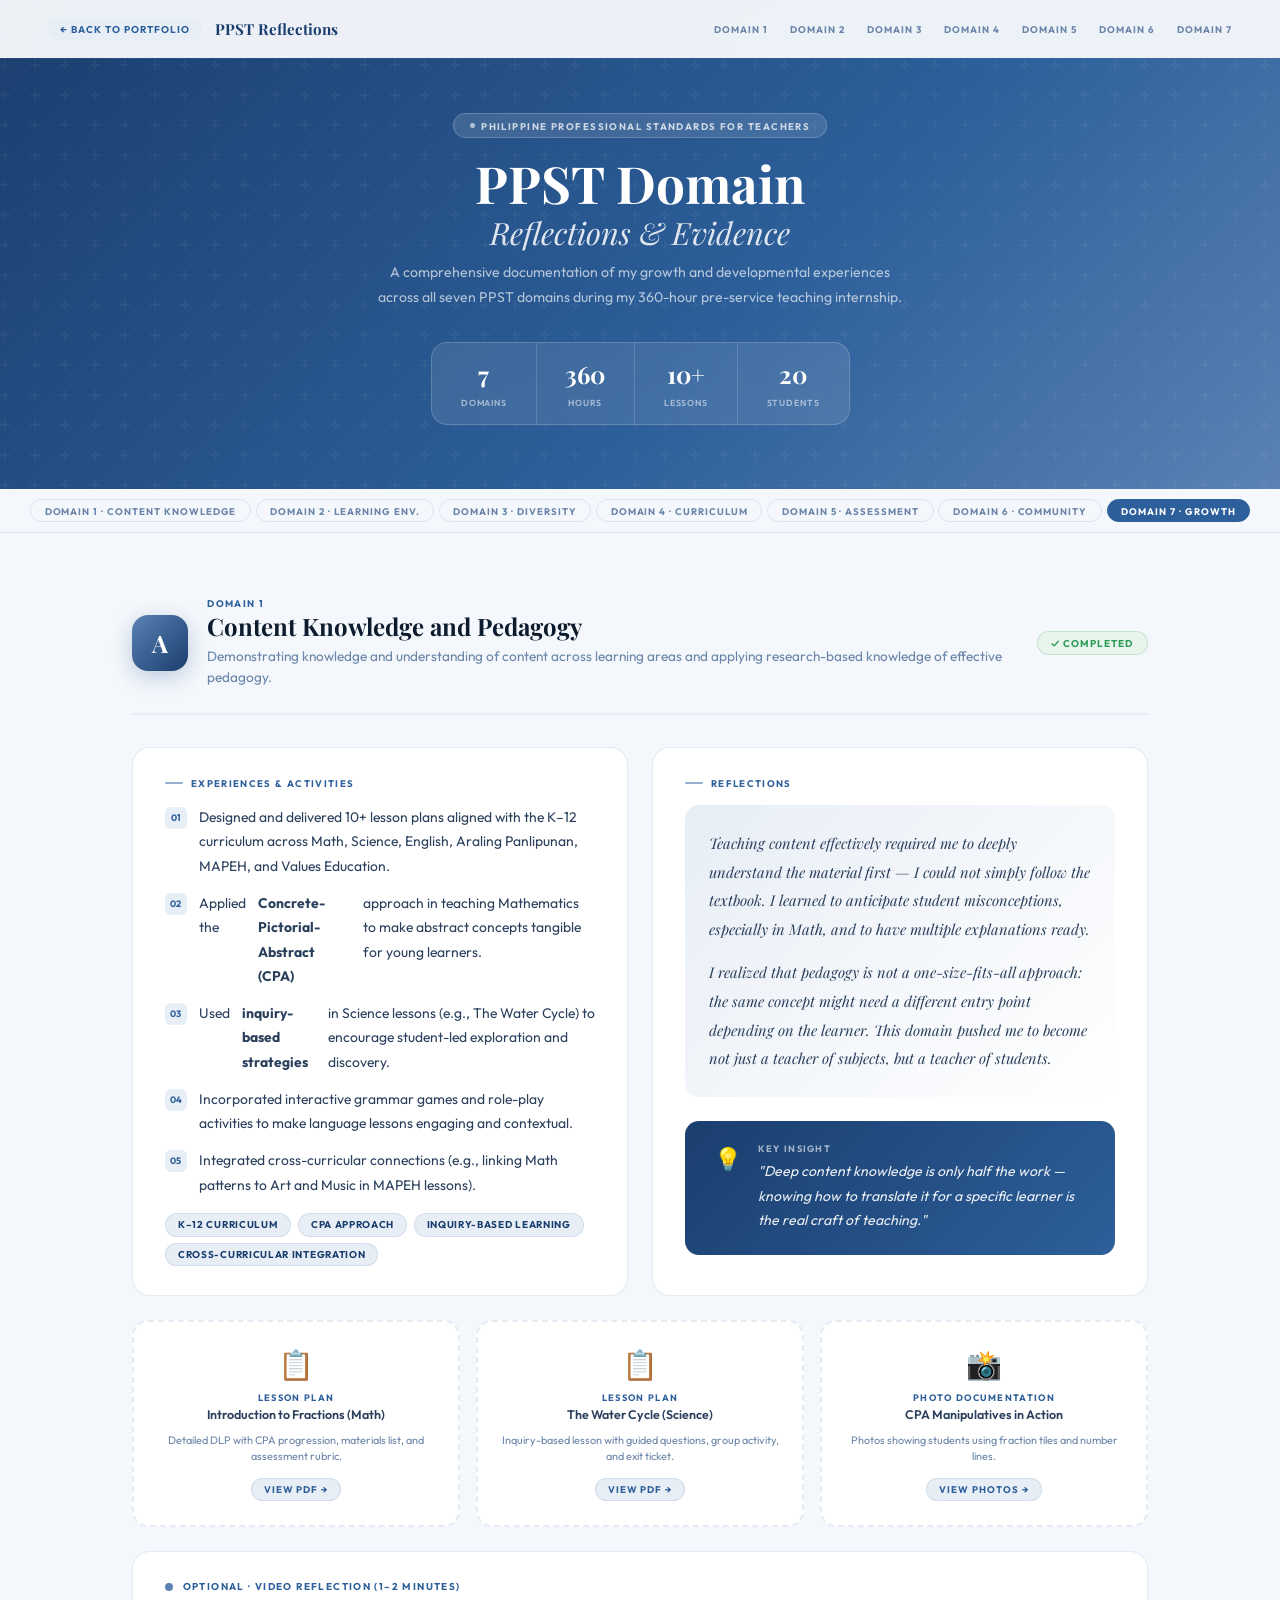
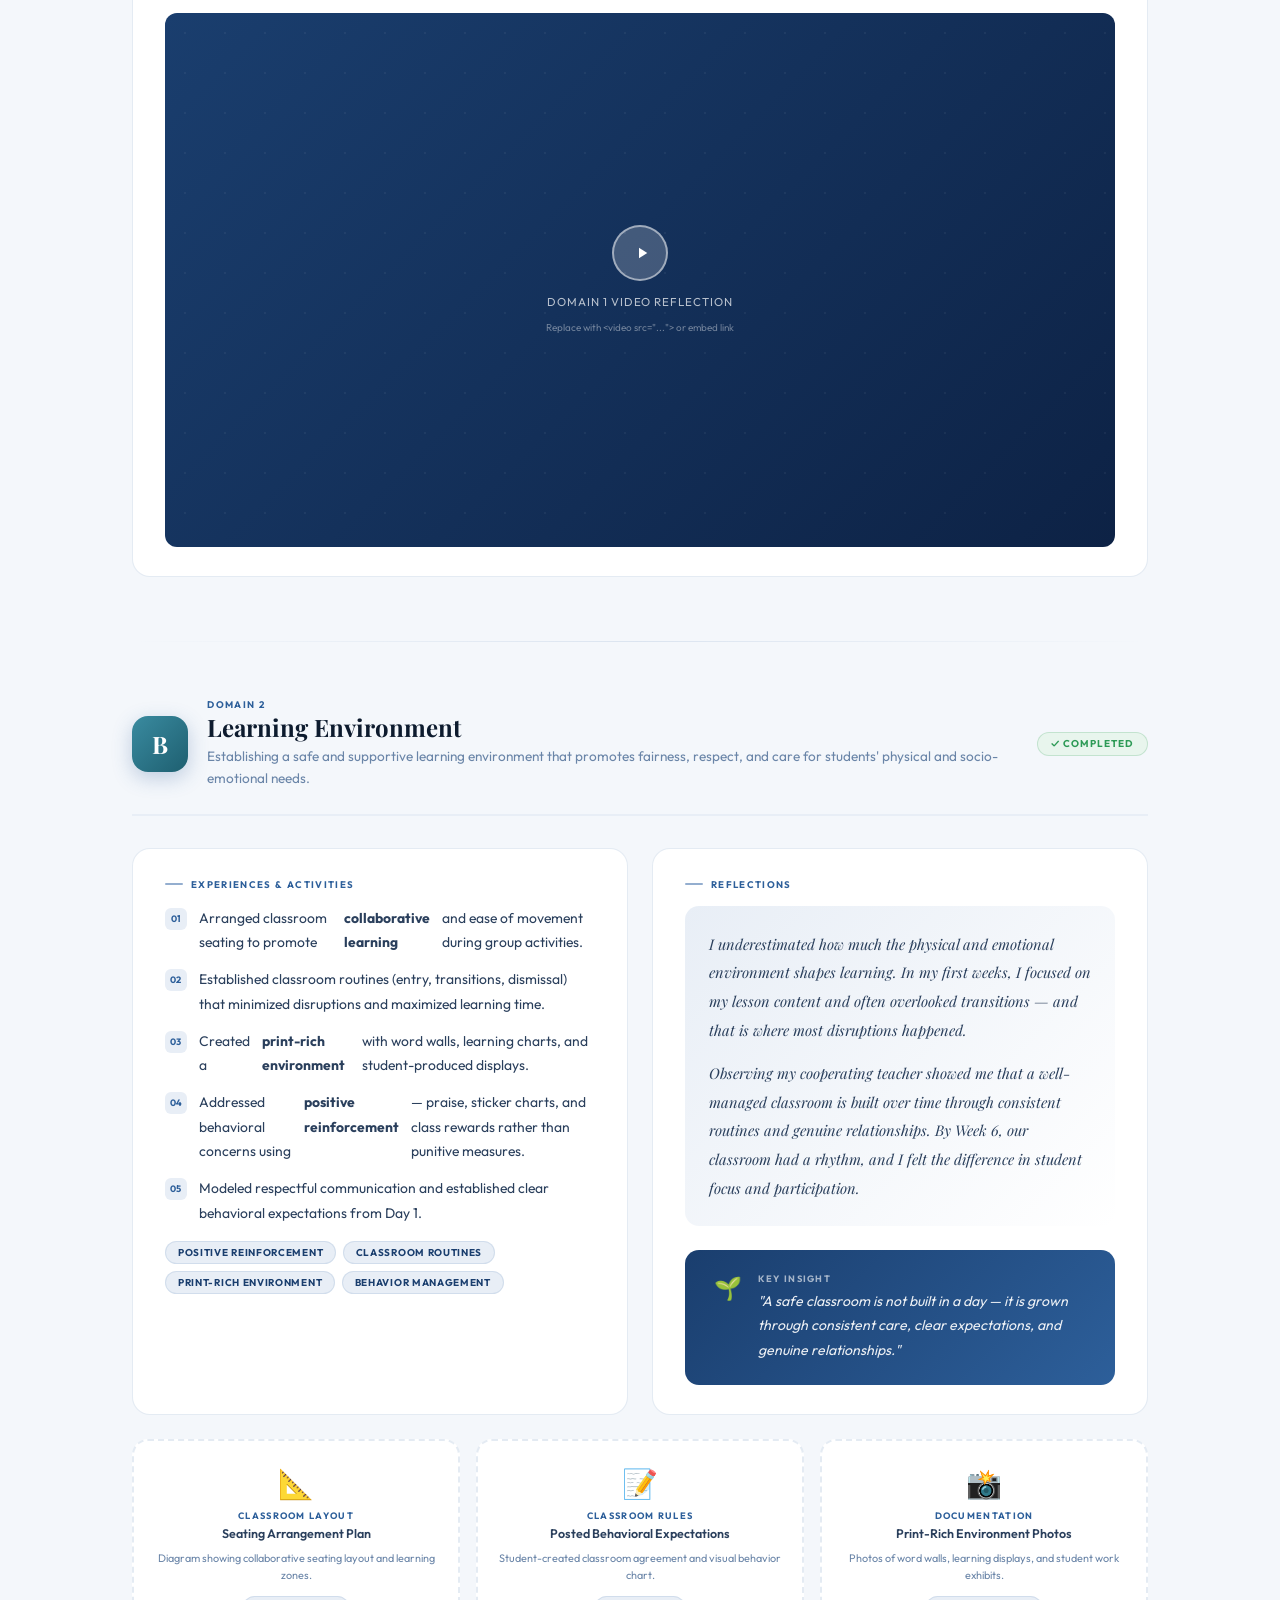
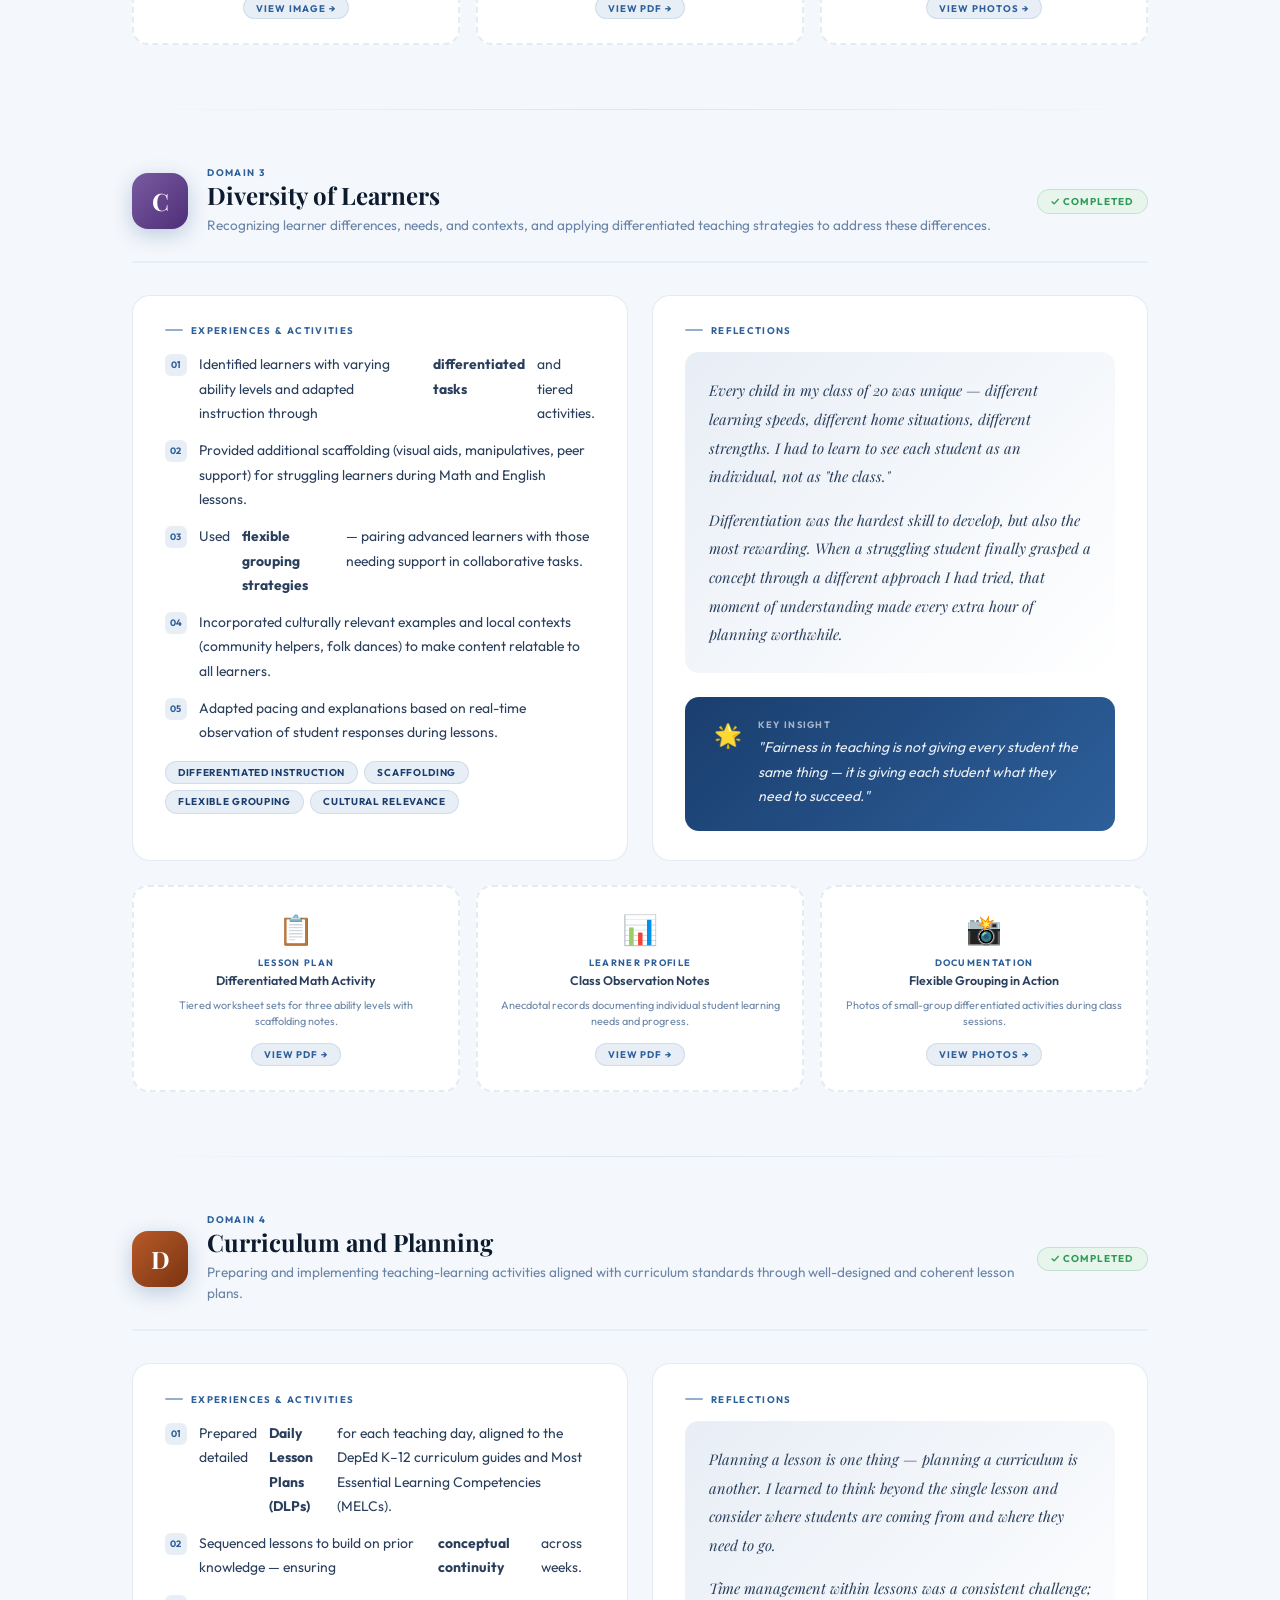
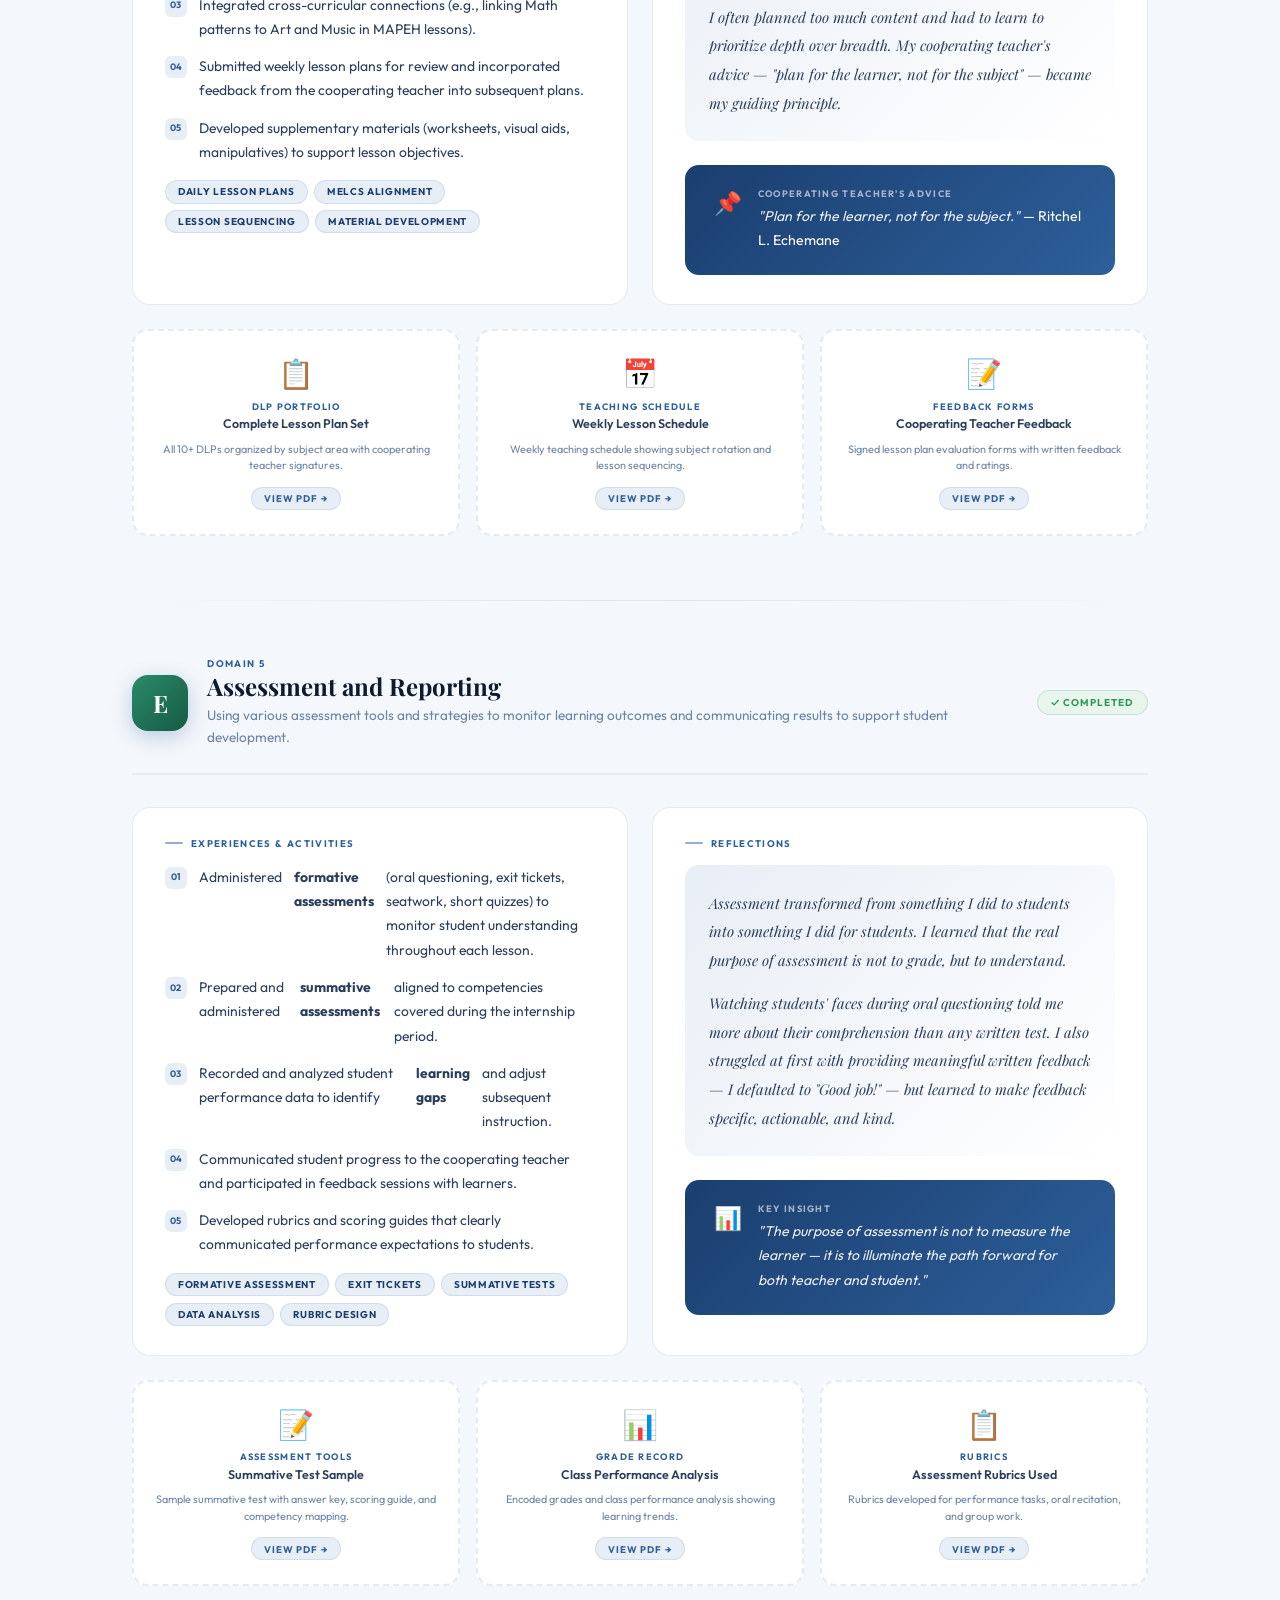
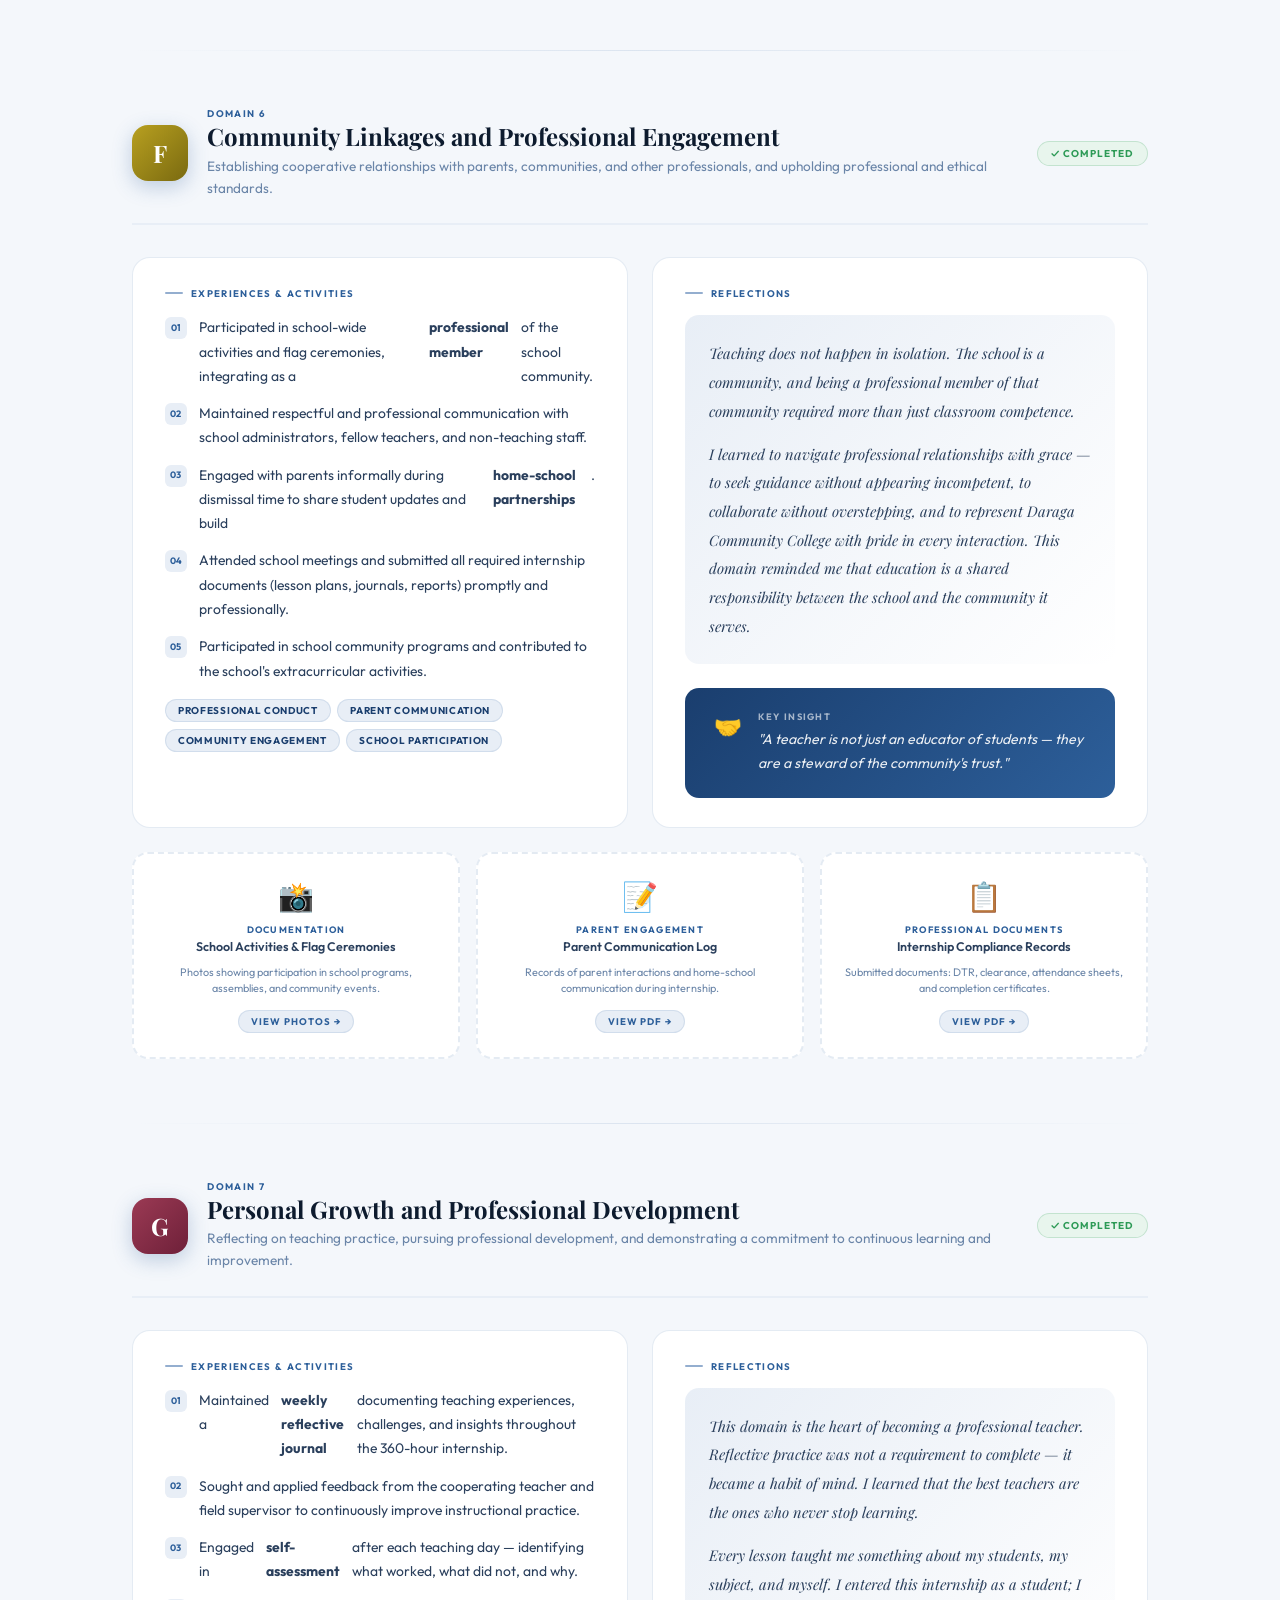
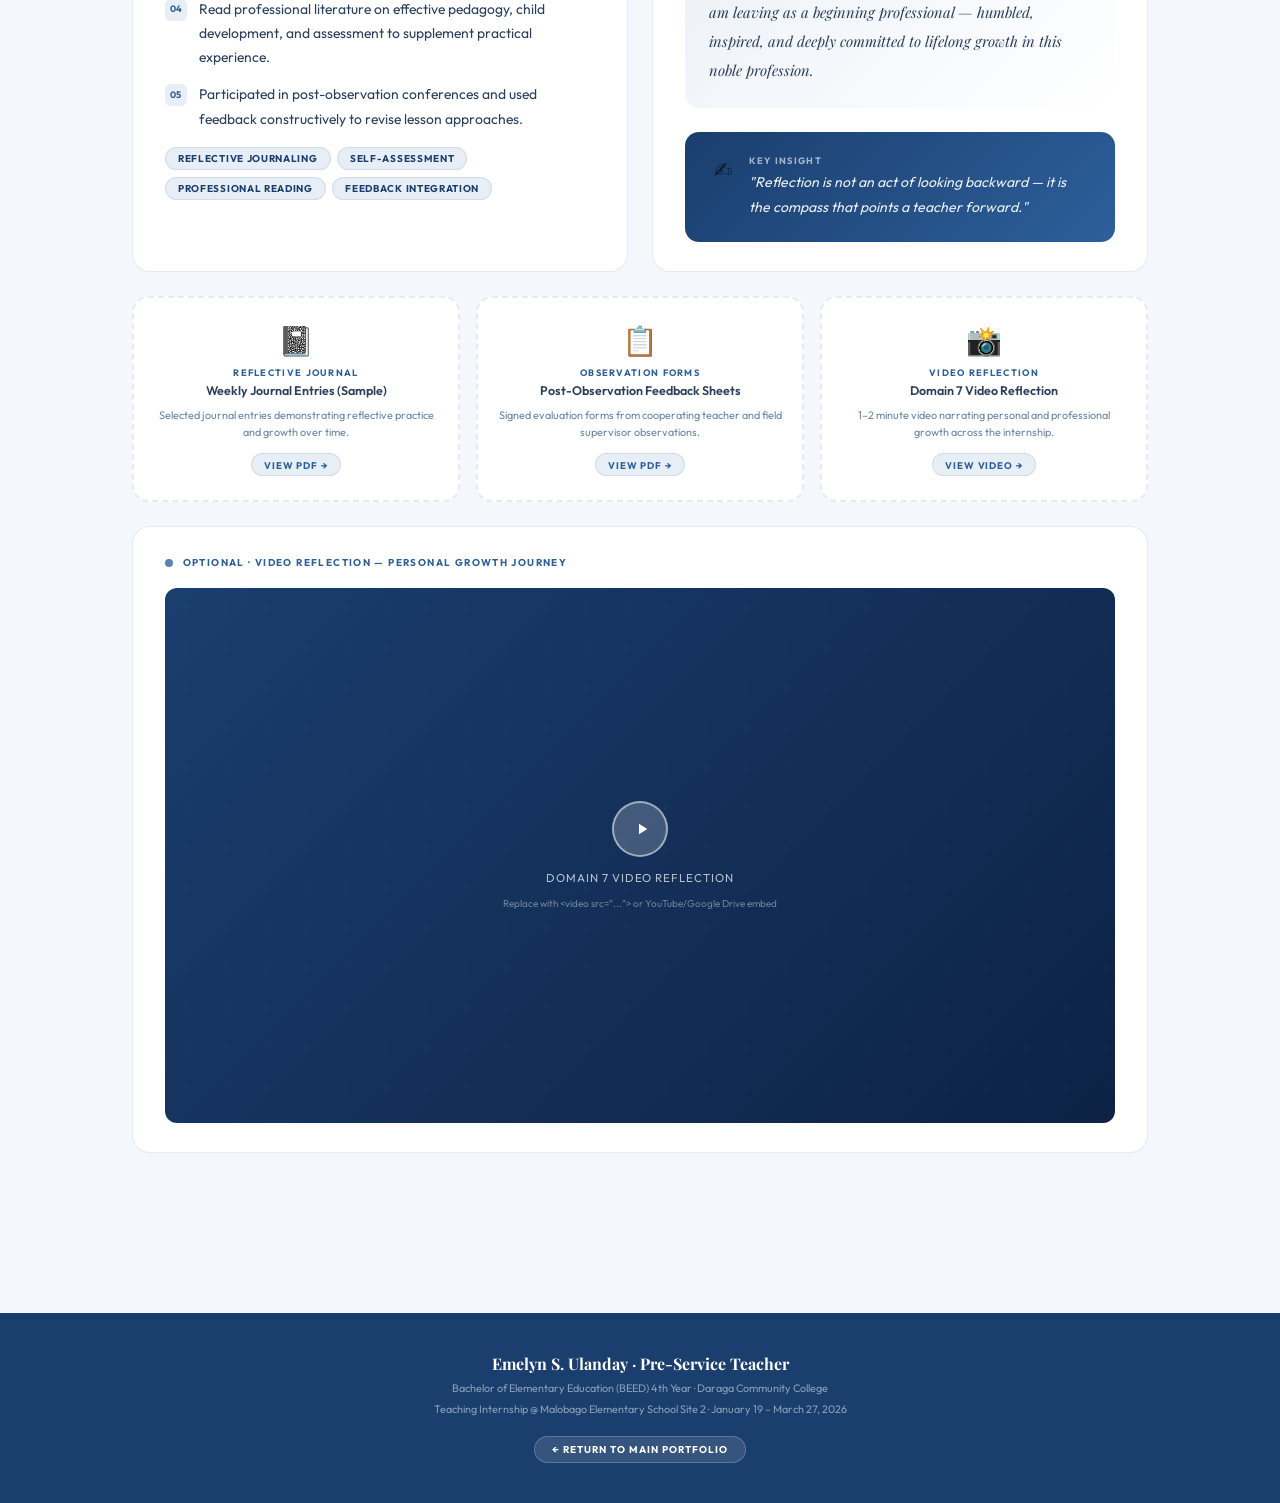
==== commit 864a209c: "Update internship dates in footer section" ====
--- a/ppst-details.html
+++ b/ppst-details.html
@@ -893,7 +893,7 @@
 <footer class="ppst-footer">
   <p class="pf-name">Emelyn S. Ulanday · Pre-Service Teacher</p>
   <p class="pf-detail">Bachelor of Elementary Education (BEED) 4th Year · Daraga Community College</p>
-  <p class="pf-detail">Teaching Internship @ Malobago Elementary School Site 2 · Aug – Nov 2024</p>
+  <p class="pf-detail">Teaching Internship @ Malobago Elementary School Site 2 · January 19 – March 27, 2026</p>
   <a href="index.html" class="pf-back">← Return to Main Portfolio</a>
 </footer>
 
